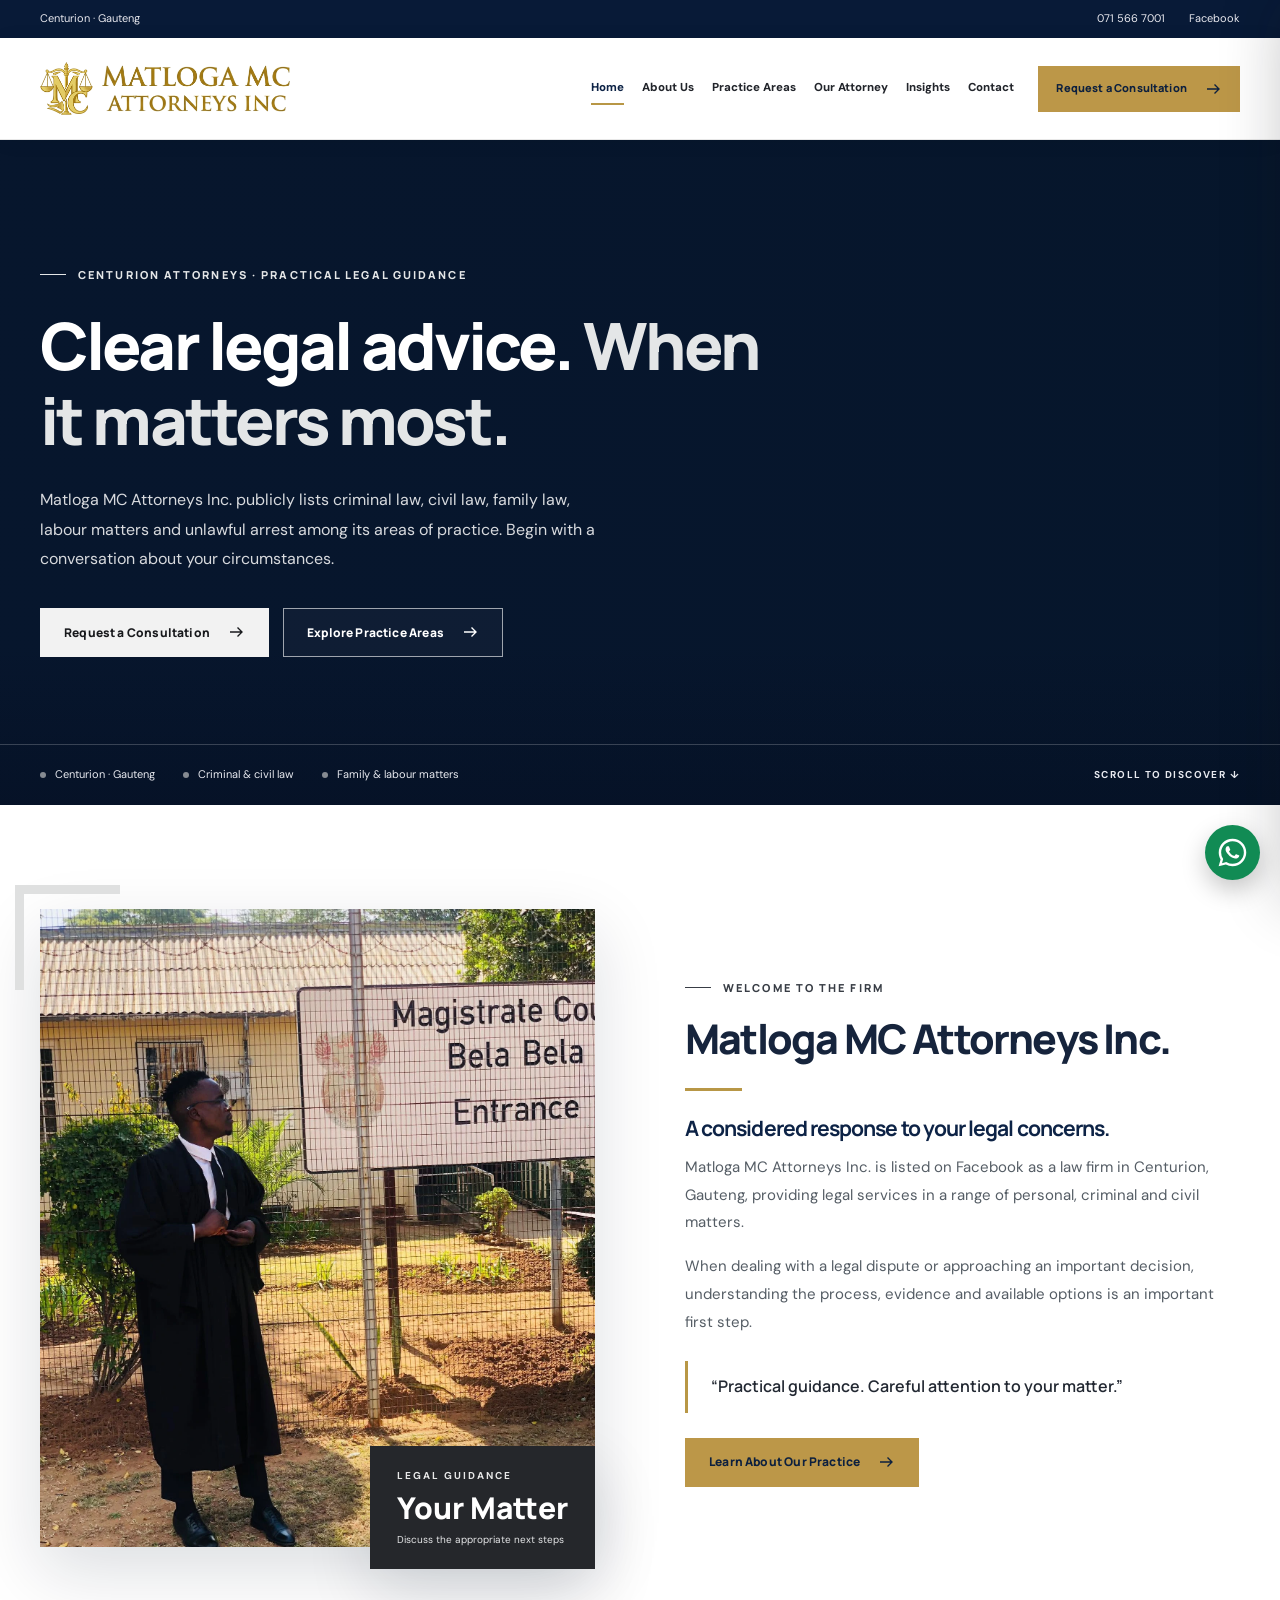
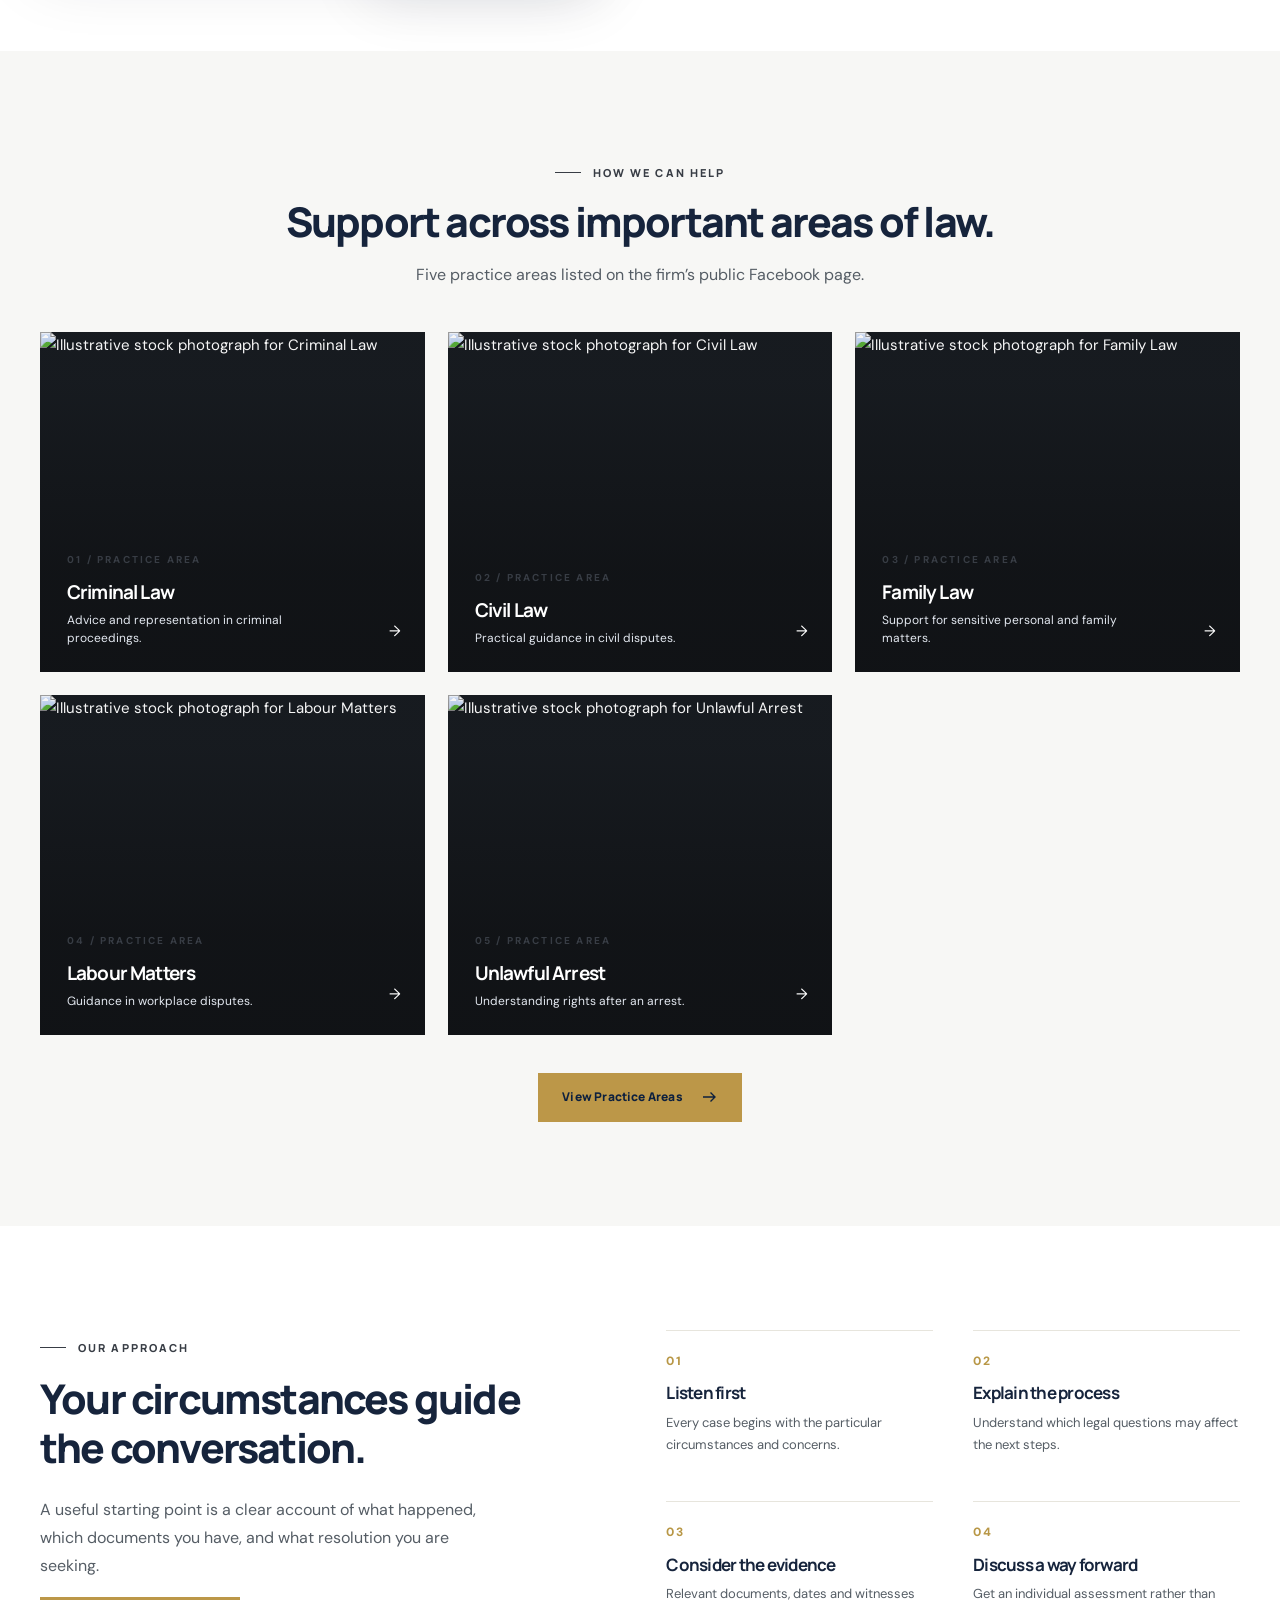
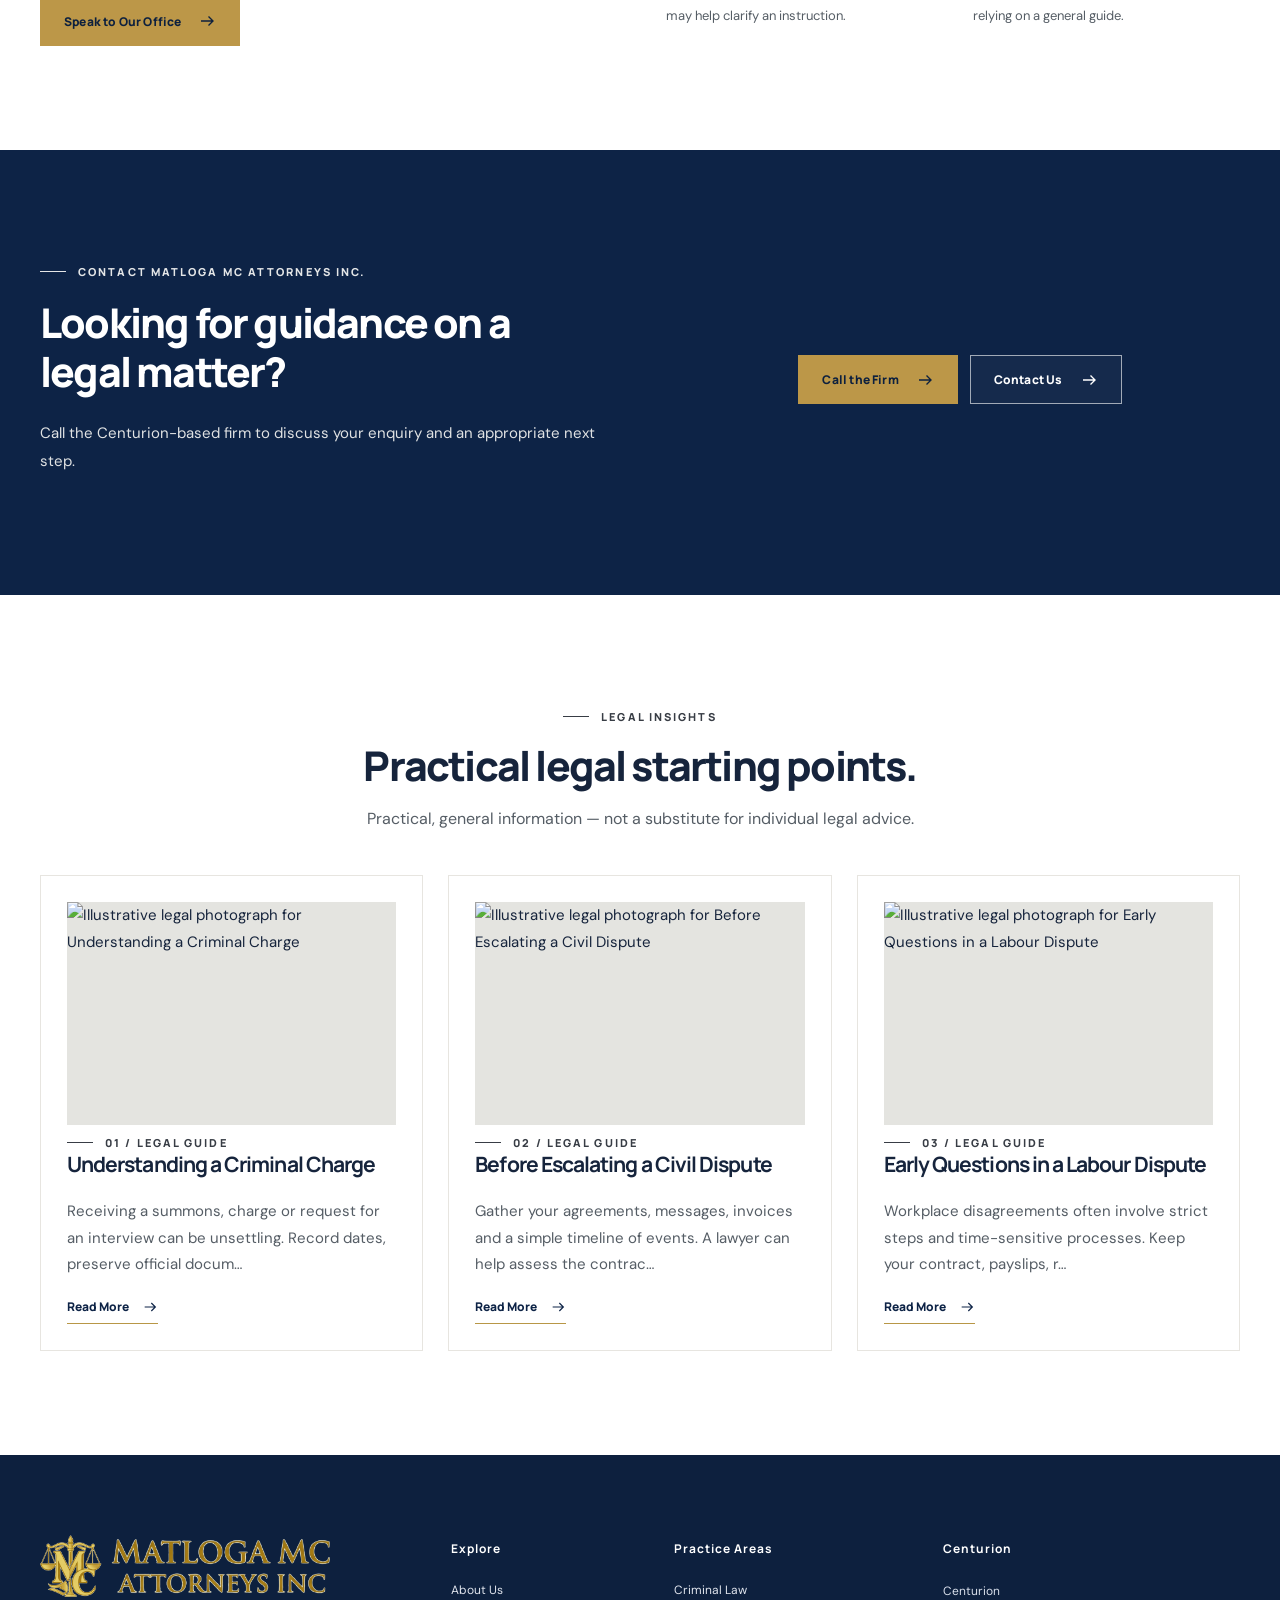
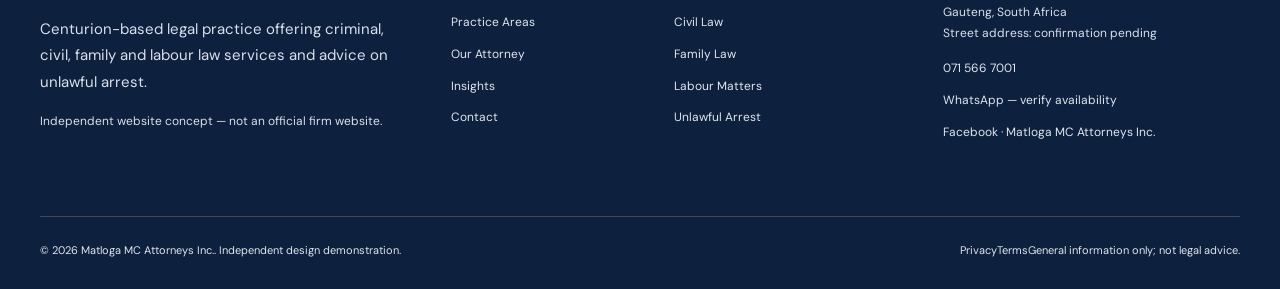
==== index.html @ a70e3c02 "Initial Matloga MC Attorneys website" ====
<!DOCTYPE html>

<html lang="en-ZA"><head><meta charset="utf-8"/><meta content="width=device-width,initial-scale=1" name="viewport"/><meta content="#0b2042" name="theme-color"/><title>Matloga MC Attorneys Inc. | Criminal, Civil &amp; Family Law | Centurion</title><meta content="Matloga MC Attorneys Inc. in Centurion, Gauteng. Criminal law, civil law, family law, labour matters and unlawful arrest. Call 071 566 7001." name="description"/><meta content="noindex,nofollow,noarchive,max-image-preview:large" name="robots"/><meta content="Matloga MC Attorneys Inc. | Criminal, Civil &amp; Family Law | Centurion" property="og:title"/><meta content="Matloga MC Attorneys Inc. in Centurion, Gauteng. Criminal law, civil law, family law, labour matters and unlawful arrest. Call 071 566 7001." property="og:description"/><meta content="website" property="og:type"/><meta content="/assets/social-preview.jpg" property="og:image"/><meta content="summary_large_image" name="twitter:card"/><link href="/assets/favicon.png" rel="icon" type="image/png"/><link href="https://images.pexels.com" rel="preconnect"/><link href="https://fonts.googleapis.com" rel="preconnect"/><link crossorigin="" href="https://fonts.gstatic.com" rel="preconnect"/><link href="/assets/site.css" rel="stylesheet"/><script defer="" src="/assets/site.js"></script><script type="application/ld+json">{"@context": "https://schema.org", "@type": "LegalService", "name": "Matloga MC Attorneys Inc.", "telephone": "+27715667001", "address": {"@type": "PostalAddress", "addressLocality": "Centurion", "addressRegion": "Gauteng", "addressCountry": "ZA"}, "areaServed": "Centurion, Gauteng, South Africa", "knowsAbout": ["Criminal Law", "Civil Law", "Family Law", "Labour Matters", "Unlawful Arrest"], "sameAs": ["https://www.facebook.com/61589848811852/"]}</script><meta content="en_ZA" property="og:locale"/><meta content="Matloga MC Attorneys Inc." property="og:site_name"/><meta content="Matloga MC Attorneys Inc. | Criminal, Civil &amp; Family Law | Centurion" name="twitter:title"/><meta content="Matloga MC Attorneys Inc. in Centurion, Gauteng. Criminal law, civil law, family law, labour matters and unlawful arrest. Call 071 566 7001." name="twitter:description"/><meta content="/assets/social-preview.jpg" name="twitter:image"/></head><body><a class="skip-link" href="#main">Skip to content</a><div class="topbar"><div class="container topbar-inner"><span class="topbar-address">Centurion · Gauteng</span><div class="topbar-links"><a href="tel:+27715667001">071 566 7001</a><a href="https://www.facebook.com/61589848811852/" rel="noopener noreferrer" target="_blank">Facebook</a></div></div></div><header class="nav-shell"><div class="container nav-inner"><a aria-label="Matloga MC Attorneys Inc. home" class="brand" href="/"><img alt="Matloga MC Attorneys Inc. logo" height="75" src="/assets/logo-header.png" width="260"/></a><nav aria-label="Main navigation" class="nav-links"><a aria-current="page" class="nav-link active" href="/">Home</a><a class="nav-link" href="/about/">About Us</a><a class="nav-link" href="/practice-areas/">Practice Areas</a><a class="nav-link" href="/our-attorney/">Our Attorney</a><a class="nav-link" href="/insights/">Insights</a><a class="nav-link" href="/contact/">Contact</a></nav><a class="btn btn-gold nav-cta" href="/contact/">Request a Consultation <svg aria-hidden="true" fill="none" height="18" stroke="currentColor" stroke-width="1.8" viewbox="0 0 24 24" width="18" xmlns="http://www.w3.org/2000/svg"><path d="M4 12h16m-6-6 6 6-6 6"></path></svg></a><button aria-controls="mobile-panel" aria-expanded="false" aria-label="Open navigation" class="menu-open" data-mobile-open="" type="button">☰</button></div></header><div class="mobile-backdrop" id="mobile-backdrop"></div><nav aria-hidden="true" aria-label="Mobile navigation" class="mobile-panel" id="mobile-panel" inert=""><div class="mobile-head"><img alt="Matloga MC Attorneys Inc. logo" height="75" src="/assets/logo-header.png" width="260"/><button aria-label="Close navigation" data-mobile-close="" type="button">×</button></div><div class="mobile-links"><a href="/">Home</a><a href="/about/">About Us</a><a href="/practice-areas/">Practice Areas</a><a href="/our-attorney/">Our Attorney</a><a href="/insights/">Insights</a><a href="/contact/">Contact</a></div><a class="btn btn-gold mobile-cta" href="/contact/">Contact the Firm <svg aria-hidden="true" fill="none" height="18" stroke="currentColor" stroke-width="1.8" viewbox="0 0 24 24" width="18" xmlns="http://www.w3.org/2000/svg"><path d="M4 12h16m-6-6 6 6-6 6"></path></svg></a></nav><main id="main"><section class="hero" style="--hero-image:url('https://images.pexels.com/photos/5668508/pexels-photo-5668508.jpeg?auto=compress&amp;cs=tinysrgb&amp;w=1900')"><div class="container hero-inner"><div class="hero-copy"><span class="eyebrow eyebrow-light">CENTURION ATTORNEYS · PRACTICAL LEGAL GUIDANCE</span><h1>Clear legal advice. <em>When it matters most.</em></h1><p>Matloga MC Attorneys Inc. publicly lists criminal law, civil law, family law, labour matters and unlawful arrest among its areas of practice. Begin with a conversation about your circumstances.</p><div class="hero-actions"><a class="btn btn-gold" href="/contact/">Request a Consultation <svg aria-hidden="true" fill="none" height="18" stroke="currentColor" stroke-width="1.8" viewbox="0 0 24 24" width="18" xmlns="http://www.w3.org/2000/svg"><path d="M4 12h16m-6-6 6 6-6 6"></path></svg></a><a class="btn btn-outline" href="/practice-areas/">Explore Practice Areas <svg aria-hidden="true" fill="none" height="18" stroke="currentColor" stroke-width="1.8" viewbox="0 0 24 24" width="18" xmlns="http://www.w3.org/2000/svg"><path d="M4 12h16m-6-6 6 6-6 6"></path></svg></a></div></div></div><div class="hero-bottom"><div class="container hero-bottom-inner"><div class="hero-notes"><span>Centurion · Gauteng</span><span>Criminal &amp; civil law</span><span>Family &amp; labour matters</span></div><span class="scroll-cue">SCROLL TO DISCOVER ↓</span></div></div></section>
<section class="section"><div class="container intro-grid"><div class="intro-picture matloga-portrait-panel"><img alt="Client-supplied portrait of the attorney in legal robes outside the Bela-Bela Magistrate Court" decoding="async" height="2048" loading="lazy" src="/assets/portrait-home.webp" width="1536"/><div class="picture-stamp"><small>LEGAL GUIDANCE</small><strong>Your Matter</strong><span>Discuss the appropriate next steps</span></div></div><div class="intro-copy"><span class="eyebrow">WELCOME TO THE FIRM</span><h2>Matloga MC Attorneys Inc.</h2><div class="accent-line"></div><h3>A considered response to your legal concerns.</h3><p>Matloga MC Attorneys Inc. is listed on Facebook as a law firm in Centurion, Gauteng, providing legal services in a range of personal, criminal and civil matters.</p><p>When dealing with a legal dispute or approaching an important decision, understanding the process, evidence and available options is an important first step.</p><blockquote>“Practical guidance. Careful attention to your matter.”</blockquote><a class="btn btn-gold" href="/about/">Learn About Our Practice <svg aria-hidden="true" fill="none" height="18" stroke="currentColor" stroke-width="1.8" viewbox="0 0 24 24" width="18" xmlns="http://www.w3.org/2000/svg"><path d="M4 12h16m-6-6 6 6-6 6"></path></svg></a></div></div></section>
<section class="section cream"><div class="container"><div class="section-heading centered"><span class="eyebrow">HOW WE CAN HELP</span><h2>Support across important areas of law.</h2><p>Five practice areas listed on the firm’s public Facebook page.</p></div><div class="practice-grid"><a class="practice-card" href="/practice-areas/#criminal"><img alt="Illustrative stock photograph for Criminal Law" decoding="async" height="800" loading="lazy" src="https://images.pexels.com/photos/7875843/pexels-photo-7875843.jpeg?auto=compress&amp;cs=tinysrgb&amp;w=1200" width="1200"/><div class="practice-shade"></div><div class="practice-card-text"><span class="card-number">01 / PRACTICE AREA</span><h3>Criminal Law</h3><p>Advice and representation in criminal proceedings.</p></div><span aria-hidden="true" class="card-arrow">→</span></a><a class="practice-card" href="/practice-areas/#civil"><img alt="Illustrative stock photograph for Civil Law" decoding="async" height="800" loading="lazy" src="https://images.pexels.com/photos/6077355/pexels-photo-6077355.jpeg?auto=compress&amp;cs=tinysrgb&amp;w=1200" width="1200"/><div class="practice-shade"></div><div class="practice-card-text"><span class="card-number">02 / PRACTICE AREA</span><h3>Civil Law</h3><p>Practical guidance in civil disputes.</p></div><span aria-hidden="true" class="card-arrow">→</span></a><a class="practice-card" href="/practice-areas/#family"><img alt="Illustrative stock photograph for Family Law" decoding="async" height="800" loading="lazy" src="https://images.pexels.com/photos/6077859/pexels-photo-6077859.jpeg?auto=compress&amp;cs=tinysrgb&amp;w=1200" width="1200"/><div class="practice-shade"></div><div class="practice-card-text"><span class="card-number">03 / PRACTICE AREA</span><h3>Family Law</h3><p>Support for sensitive personal and family matters.</p></div><span aria-hidden="true" class="card-arrow">→</span></a><a class="practice-card" href="/practice-areas/#labour"><img alt="Illustrative stock photograph for Labour Matters" decoding="async" height="800" loading="lazy" src="https://images.pexels.com/photos/8276198/pexels-photo-8276198.jpeg?auto=compress&amp;cs=tinysrgb&amp;w=1200" width="1200"/><div class="practice-shade"></div><div class="practice-card-text"><span class="card-number">04 / PRACTICE AREA</span><h3>Labour Matters</h3><p>Guidance in workplace disputes.</p></div><span aria-hidden="true" class="card-arrow">→</span></a><a class="practice-card" href="/practice-areas/#arrest"><img alt="Illustrative stock photograph for Unlawful Arrest" decoding="async" height="800" loading="lazy" src="https://images.pexels.com/photos/7841489/pexels-photo-7841489.jpeg?auto=compress&amp;cs=tinysrgb&amp;w=1200" width="1200"/><div class="practice-shade"></div><div class="practice-card-text"><span class="card-number">05 / PRACTICE AREA</span><h3>Unlawful Arrest</h3><p>Understanding rights after an arrest.</p></div><span aria-hidden="true" class="card-arrow">→</span></a></div><div class="section-action centered"><a class="btn btn-gold" href="/practice-areas/">View Practice Areas <svg aria-hidden="true" fill="none" height="18" stroke="currentColor" stroke-width="1.8" viewbox="0 0 24 24" width="18" xmlns="http://www.w3.org/2000/svg"><path d="M4 12h16m-6-6 6 6-6 6"></path></svg></a></div></div></section>
<section class="section purpose-section"><div class="container purpose-grid"><div><span class="eyebrow">OUR APPROACH</span><h2>Your circumstances guide the conversation.</h2><p>A useful starting point is a clear account of what happened, which documents you have, and what resolution you are seeking.</p><a class="btn btn-gold" href="/contact/">Speak to Our Office <svg aria-hidden="true" fill="none" height="18" stroke="currentColor" stroke-width="1.8" viewbox="0 0 24 24" width="18" xmlns="http://www.w3.org/2000/svg"><path d="M4 12h16m-6-6 6 6-6 6"></path></svg></a></div><div class="value-grid"><div><span>01</span><h3>Listen first</h3><p>Every case begins with the particular circumstances and concerns.</p></div><div><span>02</span><h3>Explain the process</h3><p>Understand which legal questions may affect the next steps.</p></div><div><span>03</span><h3>Consider the evidence</h3><p>Relevant documents, dates and witnesses may help clarify an instruction.</p></div><div><span>04</span><h3>Discuss a way forward</h3><p>Get an individual assessment rather than relying on a general guide.</p></div></div></div></section>
<section class="section section-navy"><div class="container two-column"><div><span class="eyebrow eyebrow-light">CONTACT MATLOGA MC ATTORNEYS INC.</span><h2>Looking for guidance on a legal matter?</h2><p style="color:#e0e2e3">Call the Centurion-based firm to discuss your enquiry and an appropriate next step.</p></div><div class="centered"><a class="btn btn-gold" href="tel:+27715667001">Call the Firm <svg aria-hidden="true" fill="none" height="18" stroke="currentColor" stroke-width="1.8" viewbox="0 0 24 24" width="18" xmlns="http://www.w3.org/2000/svg"><path d="M4 12h16m-6-6 6 6-6 6"></path></svg></a>   <a class="btn btn-outline" href="/contact/">Contact Us <svg aria-hidden="true" fill="none" height="18" stroke="currentColor" stroke-width="1.8" viewbox="0 0 24 24" width="18" xmlns="http://www.w3.org/2000/svg"><path d="M4 12h16m-6-6 6 6-6 6"></path></svg></a></div></div></section>
<section class="section"><div class="container"><div class="section-heading centered"><span class="eyebrow">LEGAL INSIGHTS</span><h2>Practical legal starting points.</h2><p>Practical, general information — not a substitute for individual legal advice.</p></div><div class="insight-grid"><article class="insight-card"><a class="insight-image" href="/insights/#criminal-process"><img alt="Illustrative legal photograph for Understanding a Criminal Charge" decoding="async" height="800" loading="lazy" src="https://images.pexels.com/photos/8731032/pexels-photo-8731032.jpeg?auto=compress&amp;cs=tinysrgb&amp;w=1200" width="1200"/></a><span class="eyebrow">01 / LEGAL GUIDE</span><h3>Understanding a Criminal Charge</h3><p>Receiving a summons, charge or request for an interview can be unsettling. Record dates, preserve official docum…</p><a class="text-link" href="/insights/#criminal-process">Read More <svg aria-hidden="true" fill="none" height="18" stroke="currentColor" stroke-width="1.8" viewbox="0 0 24 24" width="18" xmlns="http://www.w3.org/2000/svg"><path d="M4 12h16m-6-6 6 6-6 6"></path></svg></a></article><article class="insight-card"><a class="insight-image" href="/insights/#civil-dispute"><img alt="Illustrative legal photograph for Before Escalating a Civil Dispute" decoding="async" height="800" loading="lazy" src="https://images.pexels.com/photos/7841810/pexels-photo-7841810.jpeg?auto=compress&amp;cs=tinysrgb&amp;w=1200" width="1200"/></a><span class="eyebrow">02 / LEGAL GUIDE</span><h3>Before Escalating a Civil Dispute</h3><p>Gather your agreements, messages, invoices and a simple timeline of events. A lawyer can help assess the contrac…</p><a class="text-link" href="/insights/#civil-dispute">Read More <svg aria-hidden="true" fill="none" height="18" stroke="currentColor" stroke-width="1.8" viewbox="0 0 24 24" width="18" xmlns="http://www.w3.org/2000/svg"><path d="M4 12h16m-6-6 6 6-6 6"></path></svg></a></article><article class="insight-card"><a class="insight-image" href="/insights/#labour-questions"><img alt="Illustrative legal photograph for Early Questions in a Labour Dispute" decoding="async" height="800" loading="lazy" src="https://images.pexels.com/photos/4427629/pexels-photo-4427629.jpeg?auto=compress&amp;cs=tinysrgb&amp;w=1200" width="1200"/></a><span class="eyebrow">03 / LEGAL GUIDE</span><h3>Early Questions in a Labour Dispute</h3><p>Workplace disagreements often involve strict steps and time-sensitive processes. Keep your contract, payslips, r…</p><a class="text-link" href="/insights/#labour-questions">Read More <svg aria-hidden="true" fill="none" height="18" stroke="currentColor" stroke-width="1.8" viewbox="0 0 24 24" width="18" xmlns="http://www.w3.org/2000/svg"><path d="M4 12h16m-6-6 6 6-6 6"></path></svg></a></article></div></div></section></main><footer class="site-footer"><div class="container"><div class="footer-grid"><div><a aria-label="Matloga MC Attorneys Inc. home" class="footer-logo" href="/"><img alt="Matloga MC Attorneys Inc. logo on transparent background" height="88" loading="eager" src="/assets/logo-footer-transparent.png" width="300"/></a><p>Centurion-based legal practice offering criminal, civil, family and labour law services and advice on unlawful arrest.</p><p class="demo-note">Independent website concept — not an official firm website.</p></div><div><h3>Explore</h3><div class="footer-links"><a href="/about/">About Us</a><a href="/practice-areas/">Practice Areas</a><a href="/our-attorney/">Our Attorney</a><a href="/insights/">Insights</a><a href="/contact/">Contact</a></div></div><div><h3>Practice Areas</h3><div class="footer-links"><a href="/practice-areas/#criminal">Criminal Law</a><a href="/practice-areas/#civil">Civil Law</a><a href="/practice-areas/#family">Family Law</a><a href="/practice-areas/#labour">Labour Matters</a><a href="/practice-areas/#arrest">Unlawful Arrest</a></div></div><div class="footer-location"><h3>Centurion</h3><address>Centurion<br/>Gauteng, South Africa<br/>Street address: confirmation pending</address><div class="footer-links" style="margin-top:15px"><a href="tel:+27715667001">071 566 7001</a><a href="https://wa.me/27715667001" rel="noopener noreferrer" target="_blank">WhatsApp — verify availability</a><a href="https://www.facebook.com/61589848811852/" rel="noopener noreferrer" target="_blank">Facebook · Matloga MC Attorneys Inc.</a></div></div></div><div class="footer-bottom"><span>© 2026 Matloga MC Attorneys Inc.. Independent design demonstration.</span><span class="footer-legal"><a href="/privacy/">Privacy</a><a href="/terms/">Terms</a><span>General information only; not legal advice.</span></span></div></div></footer><a aria-label="Open WhatsApp enquiry to the published contact number (WhatsApp availability unverified)" class="floating-whatsapp" href="https://wa.me/27715667001?text=Hello%20Matloga%20MC%20Attorneys%20Inc.%2C%20I%20would%20like%20to%20enquire%20about%20legal%20services." rel="noopener noreferrer" target="_blank" title="Open WhatsApp enquiry — number not independently confirmed on WhatsApp"><svg aria-hidden="true" viewbox="0 0 32 32" xmlns="http://www.w3.org/2000/svg"><path d="M16 .8C7.61.8.8 7.59.8 15.98c0 2.69.7 5.31 2.03 7.62L.7 31.3l7.91-2.08a15.15 15.15 0 0 0 7.37 1.88h.01c8.38 0 15.2-6.82 15.2-15.2 0-4.06-1.58-7.88-4.46-10.76A15.07 15.07 0 0 0 16 .8Zm0 27.73a12.54 12.54 0 0 1-6.39-1.75l-.46-.27-4.7 1.23 1.25-4.58-.3-.47a12.5 12.5 0 0 1-1.93-6.7C3.47 9.08 9.08 3.47 16 3.47a12.45 12.45 0 0 1 8.87 3.68 12.48 12.48 0 0 1 3.67 8.86c0 6.91-5.62 12.52-12.54 12.52Zm6.88-9.38c-.38-.19-2.23-1.1-2.58-1.23-.34-.13-.59-.19-.84.19s-.96 1.23-1.18 1.49-.44.29-.82.1a10.32 10.32 0 0 1-3.04-1.88 11.39 11.39 0 0 1-2.1-2.61c-.22-.38-.02-.58.16-.77.17-.17.38-.44.57-.66s.25-.38.38-.63.06-.47-.03-.66c-.1-.19-.85-2.04-1.16-2.8-.3-.74-.61-.64-.84-.65l-.71-.01c-.25 0-.66.1-1.01.47-.34.38-1.32 1.29-1.32 3.13s1.35 3.62 1.53 3.87a14.37 14.37 0 0 0 5.51 4.89c1.03.45 1.84.72 2.48.93 1.04.33 1.98.29 2.72.18.83-.13 2.23-.91 2.55-1.79.31-.88.31-1.64.22-1.8-.09-.16-.34-.25-.72-.44Z" fill="currentColor"></path></svg><span aria-hidden="true" class="whatsapp-tooltip">WhatsApp Us</span></a><button aria-label="Back to top" class="scroll-top" title="Back to top" type="button">↑</button></body></html>
---- assets/site.css ----
@import url('https://fonts.googleapis.com/css2?family=DM+Sans:wght@400;500;600;700&family=Manrope:wght@400;500;600;700;800&display=swap');
:root{--navy:#181b20;--navy-deep:#101216;--navy-soft:#30343c;--gold:#505863;--gold-light:#e2e5e8;--red:#25282d;--ink:#171b21;--body:#58616d;--line:#e7e9ec;--cream:#f5f6f7;--white:#fff;--shadow:0 24px 65px rgba(10,13,18,.14)}
*,*::before,*::after{box-sizing:border-box}html{scroll-behavior:smooth;scroll-padding-top:110px}body{margin:0;background:#fff;color:var(--ink);font:400 15px/1.78 'DM Sans',Arial,sans-serif;-webkit-font-smoothing:antialiased}body.nav-open{overflow:hidden}img{max-width:100%;display:block}button,input,textarea,select{font:inherit}button{cursor:pointer}a{color:inherit;text-decoration:none}::selection{background:#e0e3e6;color:#1a1c20}:focus-visible{outline:3px solid #525862;outline-offset:4px}.container{width:min(100% - 72px,1200px);margin-inline:auto}.skip-link{position:absolute;top:-100px;left:10px;z-index:1000;color:#fff;background:var(--navy);padding:9px 17px}.skip-link:focus{top:8px}h1,h2,h3,h4,p{margin-top:0}h1,h2,h3{font-family:Manrope,Arial,sans-serif;letter-spacing:-.044em;line-height:1.2}h1{font-size:clamp(44px,5.1vw,74px);font-weight:800}h2{font-size:clamp(30px,3.2vw,48px);font-weight:800}h3{font-size:clamp(17px,1.65vw,23px)}p{color:var(--body)}.centered{text-align:center}.section{padding:104px 0}.cream{background:var(--cream)}.section-heading{margin-bottom:42px;max-width:770px}.section-heading.centered{margin-inline:auto}.section-heading h2{margin:15px 0 15px}.section-heading p{margin:0;font-size:16px;line-height:1.78}.eyebrow{display:inline-flex;align-items:center;gap:12px;color:var(--gold);font-size:11px;font-family:Manrope,Arial,sans-serif;font-weight:800;letter-spacing:2.1px;text-transform:uppercase;line-height:1.55}.eyebrow::before{content:"";width:26px;flex:0 0 26px;height:1px;background:currentColor}.eyebrow-light{color:var(--gold-light)}.accent-line{width:57px;height:3px;background:var(--gold);margin:24px 0}.btn{display:inline-flex;align-items:center;justify-content:center;gap:17px;padding:14px 23px;min-height:49px;font-size:12px;font-weight:800;letter-spacing:.015em;font-family:Manrope,Arial,sans-serif;line-height:1.3;text-align:center;border:1px solid transparent;transition:background .2s,transform .2s,border-color .2s;white-space:normal}.btn:hover{transform:translateY(-2px)}.btn svg{flex:none}.btn-gold{background:#20252c;border-color:#20252c;color:#fff}.btn-gold:hover{background:#171b20;border-color:#171b20;color:#fff}.btn-navy{color:#fff;background:var(--navy);border-color:var(--navy)}.btn-navy:hover{background:#343943}.btn-outline{border-color:#fff9;color:#fff;background:#ffffff08}.btn-outline:hover{background:#ffffff1d}.text-link{display:inline-flex;align-items:center;gap:13px;color:#22252b;font-size:12px;font-weight:800;font-family:Manrope,Arial,sans-serif;border-bottom:1px solid var(--gold);padding-bottom:6px}.text-link:hover{color:#20252c}.text-link svg{width:16px}.section-action{margin-top:38px}
/* Reference site navigation: restrained utility bar, white main navigation */
.topbar{background:#101215;color:#e0e2ea;font-size:11px}.topbar-inner{min-height:38px;display:flex;justify-content:space-between;align-items:center;gap:18px}.topbar-address,.topbar-links,.topbar-links a{display:inline-flex;align-items:center;gap:7px}.topbar svg{height:15px;width:15px;color:#c8ccd1}.topbar-links{gap:24px}.topbar-links a:hover{color:#c8ccd1}.nav-shell{position:sticky;top:0;background:#fff;z-index:80;box-shadow:0 2px 20px #181b200e}.nav-inner{min-height:101px;display:flex;align-items:center;gap:24px}.brand{display:flex;align-items:center;flex:0 0 260px;width:260px}.brand img{width:260px;height:auto;max-height:80px;object-fit:contain}.nav-links{display:flex;gap:18px;margin-left:auto;align-items:center}.nav-link{font-size:11.5px;font-weight:800;color:#22252b;white-space:nowrap;position:relative;padding:12px 0}.nav-link::after{content:"";position:absolute;bottom:6px;left:0;right:100%;height:2px;background:var(--gold);transition:right .2s}.nav-link.active::after,.nav-link:hover::after{right:0}.nav-link.active{color:#20252c}.nav-cta{padding:13px 17px;min-height:44px;white-space:nowrap;font-size:11px}.menu-open{display:none;background:transparent;border:1px solid #e3e3e3;color:var(--navy);width:44px;height:44px;align-items:center;justify-content:center;margin-left:auto}.mobile-backdrop{position:fixed;inset:0;background:#101215b3;z-index:85;visibility:hidden;opacity:0;transition:opacity .2s,visibility .2s}.mobile-backdrop.visible{opacity:1;visibility:visible}.mobile-panel{position:fixed;right:0;top:0;bottom:0;z-index:90;display:block;width:min(89vw,380px);padding:24px;background:white;overflow-y:auto;transform:translateX(105%);box-shadow:-15px 0 60px #1012153d;transition:transform .23s}.mobile-panel.open{transform:translateX(0)}.mobile-head{display:flex;align-items:center;justify-content:space-between;gap:12px;padding-bottom:25px;border-bottom:1px solid var(--line)}.mobile-head img{width:175px;height:auto}.mobile-head button{background:#eff0f2;border:0;color:var(--navy);font-size:26px;line-height:1;width:39px;height:39px}.mobile-links{display:flex;flex-direction:column;margin:14px 0 27px}.mobile-links a{padding:13px 3px;border-bottom:1px solid #efeee9;font-size:14px;font-weight:700}.mobile-cta{width:100%}
/* Full-bleed image, overlaid text: matches original Were reference hero */
.hero{min-height:665px;background:#111318;color:#fff;position:relative;isolation:isolate;display:flex;align-items:center;overflow:hidden}.hero::before{content:"";position:absolute;z-index:-2;inset:0;background-image:linear-gradient(90deg,rgba(5,14,32,.98) 0%,rgba(6,16,36,.94) 31%,rgba(7,19,41,.79) 57%,rgba(5,14,31,.15) 100%),var(--hero-image);background-position:center;background-size:cover}.hero::after{content:"";position:absolute;z-index:-1;inset:0;background:linear-gradient(0deg,rgba(4,12,30,.39),transparent 24%)}.hero-inner{width:min(100% - 72px,1200px);padding:88px 0 119px}.hero-copy{max-width:725px}.hero h1{color:#fff;margin:24px 0 27px;line-height:1.15}.hero h1 em{color:var(--gold-light);font-style:normal}.hero-copy p{color:#d8dade;max-width:570px;font-size:16px;line-height:1.85}.hero-actions{display:flex;gap:14px;flex-wrap:wrap;margin-top:34px}.hero-bottom{position:absolute;left:0;right:0;bottom:0;color:#e8eaf0;border-top:1px solid #fff3}.hero-bottom-inner{min-height:60px;display:flex;align-items:center;justify-content:space-between;gap:20px}.hero-notes{display:flex;align-items:center;gap:28px;font-size:11px}.hero-notes span{display:flex;align-items:center;gap:9px}.hero-notes span::before{content:"";height:6px;width:6px;background:var(--gold-light);border-radius:50%}.scroll-cue{font-weight:700;letter-spacing:1.4px;font-size:10px;white-space:nowrap}
/* Reference intro portrait treatment */
.intro-grid{display:grid;grid-template-columns:minmax(0,1fr) minmax(0,1fr);gap:90px;align-items:center}.intro-picture{position:relative;min-width:0}.intro-picture>img{width:100%;height:auto;aspect-ratio:1/1;object-fit:cover;object-position:center 18%;box-shadow:var(--shadow)}.intro-picture::before{content:"";position:absolute;border-top:9px solid #e9ebed;border-left:9px solid #e9ebed;left:-25px;top:-24px;height:105px;width:105px;pointer-events:none;z-index:1}.picture-stamp{position:absolute;right:-22px;bottom:-22px;background:var(--navy);padding:23px 27px;color:white;box-shadow:var(--shadow);display:flex;flex-direction:column;line-height:1.3;min-width:164px}.picture-stamp small{font-size:10px;color:var(--gold-light);letter-spacing:2px;font-weight:700}.picture-stamp strong{font:800 30px Manrope,Arial,sans-serif;margin:5px 0}.picture-stamp span{font-size:10px;color:#e5e6e7}.intro-copy h2{margin:18px 0 0}.intro-copy h3{color:var(--navy);margin-bottom:14px}.intro-copy p{line-height:1.85;margin-bottom:16px}.intro-copy blockquote{font:600 16px/1.7 Manrope,Arial,sans-serif;border-left:3px solid var(--gold);padding:12px 0 12px 23px;margin:25px 0;color:#222832}
/* Image-led practice cards: no image stretching */
.practice-grid{display:grid;grid-template-columns:repeat(3,minmax(0,1fr));gap:23px}.practice-card{height:340px;min-width:0;overflow:hidden;position:relative;background:#23262b;display:block;color:#fff}.practice-card>img{position:absolute;inset:0;width:100%;height:100%;object-fit:cover;object-position:center;transition:transform .35s ease}.practice-card:hover>img{transform:scale(1.055)}.practice-shade{position:absolute;inset:0;background:linear-gradient(180deg,#1012150a 15%,#101215d5 70%,#101215ee 100%)}.practice-card-text{position:absolute;bottom:0;left:0;right:0;padding:27px 27px 25px}.card-number{font-size:10px;letter-spacing:2.2px;color:var(--gold-light);font-weight:700}.practice-card h3{font-size:19px;color:white;margin:9px 0 7px}.practice-card p{font-size:12px;line-height:1.5;color:#e3e8f0;max-width:285px;margin-bottom:0}.card-arrow{position:absolute;bottom:27px;right:24px}.card-arrow svg{width:19px;height:19px;color:#c8ccd1}
.purpose-grid{display:grid;grid-template-columns:1fr 1.08fr;gap:95px;align-items:start}.purpose-grid h2{margin:18px 0 23px}.purpose-grid>div>p{font-size:16px;max-width:440px}.value-grid{display:grid;grid-template-columns:1fr 1fr;gap:32px 40px}.value-grid>div{border-top:1px solid var(--line);padding-top:16px}.value-grid span,.three-values span{font-size:12px;color:var(--gold);font-weight:800;letter-spacing:2px}.value-grid h3{margin:10px 0 8px;font-size:17px}.value-grid p{font-size:13px;line-height:1.7}.two-column{display:grid;grid-template-columns:minmax(0,1fr) minmax(0,1fr);gap:80px;align-items:center}.two-column>div{min-width:0}.two-column h2{margin:17px 0 23px}.two-column p{font-size:15px;line-height:1.9}.two-column .btn{margin-top:15px}.section-navy{background:var(--navy);color:#fff}.section-navy h2{color:#fff}.section-navy p{color:#d4dce9}.decorative-photo,.picture-frame{width:100%;overflow:hidden}.decorative-photo img{width:100%;height:auto;aspect-ratio:6/4;object-fit:cover}.picture-frame img{width:100%;height:auto;aspect-ratio:1.19/1;object-fit:cover}.insight-grid{display:grid;grid-template-columns:repeat(3,minmax(0,1fr));gap:25px}.insight-card{min-width:0;border:1px solid #e7e5e0;background:white;padding:26px}.insight-image{display:block;overflow:hidden;background:#e4e4e0}.insight-image img{width:100%;height:auto;aspect-ratio:4/3;object-fit:cover;object-position:center;transition:transform .3s}.insight-image:hover img{transform:scale(1.04)}.insight-copy{padding-top:17px}.overline{font-family:Manrope,Arial,sans-serif;font-size:10px;letter-spacing:1.8px;color:#20252c;font-weight:800}.insight-copy h3{font-size:20px;margin:23px 0 12px;line-height:1.35}.insight-copy h3 a:hover{color:#171b20}.insight-copy p{font-size:13px;line-height:1.8;min-height:53px}.insight-copy .text-link{margin-top:9px}
/* Inner pages */
.page-hero{background:radial-gradient(circle at 83% 32%,#31353b 0%,transparent 42%),linear-gradient(120deg,#181b20,#222830);color:white;padding:100px 0 95px}.page-hero h1{max-width:830px;font-size:clamp(40px,4.6vw,64px);margin:25px 0 22px}.page-hero p{color:#cdd5e3;max-width:630px;font-size:16px}.three-values{display:grid;grid-template-columns:repeat(3,minmax(0,1fr));gap:24px}.three-values article{background:#fff;padding:32px;min-width:0;border:1px solid var(--line)}.three-values h3{margin:15px 0 10px}.three-values p{font-size:13px}.reverse{direction:rtl}.reverse>*{direction:ltr}.jump-chips{display:flex;gap:12px;flex-wrap:wrap;justify-content:center;margin-top:35px}.jump-chips a{border:1px solid #DED6DA;color:#242b34;font-size:12px;font-weight:700;padding:8px 13px}.jump-chips a:hover{background:var(--navy);color:white}.practice-detail{padding:85px 0;scroll-margin-top:115px}.detail-grid{display:grid;grid-template-columns:minmax(0,1fr) minmax(0,1fr);align-items:center;gap:80px}.detail-grid.reverse{direction:rtl}.detail-grid.reverse>*{direction:ltr}.detail-photo img{width:100%;height:auto;aspect-ratio:5/4;object-fit:cover;object-position:center}.detail-copy h2{margin:16px 0 15px}.detail-copy h3{font-size:18px;font-weight:700;letter-spacing:-.018em;margin-bottom:16px;color:#343b44}.detail-copy>p{line-height:1.8}.detail-topics{font-size:12px;font-weight:700;color:#3a3c40;border-left:3px solid var(--gold);padding-left:17px;margin:25px 0!important}.profile-layout{display:grid;grid-template-columns:.9fr 1.1fr;gap:88px;align-items:center}.profile-photo{position:relative}.profile-photo>img{width:100%;height:auto;aspect-ratio:1/1;object-fit:cover;box-shadow:var(--shadow)}.profile-body h2{margin:18px 0 6px}.profile-role{font-weight:800;font-size:11px;letter-spacing:1.4px;color:#20252c}.profile-body p{line-height:1.85}.team-grid{display:grid;grid-template-columns:repeat(3,minmax(0,1fr));gap:24px}.team-grid article{text-align:center;background:#fff;border:1px solid var(--line);padding:35px 22px}.initials{margin:0 auto 19px;border-radius:50%;width:79px;height:79px;background:#e4edf8;color:#20262f;display:grid;place-items:center;font:800 24px Manrope,Arial,sans-serif}.team-grid article:nth-child(2) .initials{background:#F9E5EA;color:#20252c}.team-grid article:nth-child(3) .initials{background:#f6e1e5;color:#2f3237}.team-grid h3{margin:0;font-size:18px}.team-grid span{font-size:11px;text-transform:uppercase;letter-spacing:1.4px;color:#50535a}.guide-article{padding:42px 46px;background:#fff;margin:0 auto 25px;scroll-margin-top:120px;max-width:900px}.guide-article h2{font-size:30px;margin:13px 0 24px}.guide-article p{line-height:1.9}.contact-grid{display:grid;grid-template-columns:.85fr 1.15fr;gap:75px;align-items:start}.contact-copy h2{margin:17px 0 19px}.contact-copy p{margin-bottom:30px}.contact-line{display:flex;gap:16px;border-top:1px solid var(--line);padding:18px 0;align-items:flex-start}.contact-line>svg{color:#20252c;flex:none;margin-top:5px}.contact-line>div{display:flex;flex-direction:column;gap:4px;min-width:0}.contact-line strong{font-size:12px;text-transform:uppercase;letter-spacing:.8px}.contact-line a,.contact-line span{font-size:14px;overflow-wrap:anywhere}.contact-line a:hover{color:#20252c}.contact-form-shell{background:var(--cream);border:1px solid #dfe9e5;padding:35px}.contact-form-shell h3{font-size:26px;margin-bottom:6px}.contact-form-shell>p{font-size:13px}.contact-form-shell form{margin-top:22px}.contact-form-shell label{display:flex;flex-direction:column;font-size:12px;font-weight:700;gap:6px;margin-bottom:16px}.contact-form-shell input,.contact-form-shell select,.contact-form-shell textarea{border:1px solid #dcdedb;background:white;min-width:0;width:100%;padding:12px 13px;outline:none;border-radius:0;color:var(--ink)}.contact-form-shell textarea{resize:vertical}.contact-form-shell input:focus,.contact-form-shell textarea:focus,.contact-form-shell select:focus{border-color:var(--gold);box-shadow:0 0 0 2px #20252c22}.form-grid{display:grid;grid-template-columns:repeat(2,minmax(0,1fr));gap:15px}.honeypot{position:absolute;width:1px;height:1px;overflow:hidden;opacity:0;pointer-events:none}.contact-form-shell #form-status{font-size:12px;margin-top:14px;color:#555b65}.office-grid{display:grid;grid-template-columns:repeat(2,minmax(0,1fr));gap:25px}.office-card{background:#fff;border:1px solid var(--line);padding:36px;min-width:0}.office-card h3{margin:17px 0}.office-card p{display:flex;align-items:flex-start;gap:10px;font-size:14px;min-height:75px}.office-card p svg{flex:0 0 18px;margin-top:4px}.legal-copy{max-width:850px}.legal-copy h2{margin-bottom:28px}.legal-copy h3{margin-top:30px}.legal-copy a{color:#20252c;text-decoration:underline}
/* Footer and the lone circular floating contact control */
.closing{background:#101216;color:white;padding:65px 0}.closing-inner{display:flex;gap:30px;align-items:center;justify-content:space-between}.closing h2{font-size:clamp(28px,3vw,40px);margin:15px 0 10px;color:white}.closing p{color:#ccd4e3;margin:0}.closing .btn{flex:none}.site-footer{background:#222a31;color:#d1d7e1;padding:80px 0 0}.footer-grid{display:grid;grid-template-columns:1.4fr .67fr .85fr 1.15fr;gap:50px;padding-bottom:72px}.footer-logo{max-width:300px;display:block;margin-bottom:19px;background:transparent!important;border:none!important;padding:0!important}.footer-logo img{width:100%;height:auto;object-fit:contain;background:transparent}.footer-about p{font-size:13px;color:#b5bdcc;max-width:280px}.site-footer h3{font:700 12px Manrope,Arial,sans-serif;letter-spacing:1px;color:white;margin:5px 0 24px}.footer-links{display:flex;flex-direction:column;gap:12px}.footer-links a{color:#b8c0d0;font-size:12px;line-height:1.65}.footer-links a:hover,.footer-bottom a:hover{color:var(--gold-light)}.site-footer address{font-style:normal;font-size:12px;color:#b8c0d0;line-height:1.75}.site-footer address strong{color:#fff}.footer-contact{margin-top:20px}.footer-bottom{padding:24px 0 28px;display:flex;justify-content:space-between;align-items:center;gap:20px;border-top:1px solid #ffffff27;color:#929bab;font-size:11px}.footer-bottom>div{display:flex;align-items:center;gap:17px;flex-wrap:wrap}.floating-contact{position:fixed;right:23px;bottom:23px;z-index:60;display:grid;place-items:center;background:#118b54;color:#fff;border-radius:50%;width:50px;height:50px;box-shadow:0 10px 25px #0003;transition:transform .2s}.floating-contact:hover{transform:translateY(-4px)}.floating-contact svg{width:26px;height:26px}.whatsapp-tooltip{position:absolute;right:69px;white-space:nowrap;border-radius:5px;background:#232a31;color:white;padding:8px 10px;font-size:11px;font-weight:700;opacity:0;visibility:hidden;transition:opacity .2s;pointer-events:none}.floating-contact:hover .whatsapp-tooltip,.floating-contact:focus-visible .whatsapp-tooltip{opacity:1;visibility:visible}.scroll-top{position:fixed;right:27px;bottom:84px;z-index:55;border:1px solid #ECE3E6;background:#fff;color:var(--navy);width:40px;height:40px;display:none;place-items:center;box-shadow:0 6px 25px #0002}.scroll-top.show{display:grid}
@media(max-width:1200px){.nav-inner{gap:15px}.brand,.brand img{width:220px;flex-basis:220px}.nav-links{gap:13px}.nav-cta{padding:12px}.intro-grid{gap:55px}.footer-grid{gap:29px}}
@media(max-width:1050px){.nav-links,.nav-cta{display:none}.menu-open{display:flex}.nav-inner{min-height:76px}.brand,.brand img{width:228px;flex-basis:228px}.footer-grid{grid-template-columns:1.2fr 1fr 1fr;gap:35px}.footer-grid>div:last-child{grid-column:1/-1;display:grid;grid-template-columns:1fr 1fr;gap:15px}.footer-grid>div:last-child h3{grid-column:1/-1;margin-bottom:0}.footer-contact{margin:0}.intro-grid,.two-column,.detail-grid{gap:45px}.contact-grid{gap:35px}}
@media(max-width:850px){.container{width:min(100% - 46px,1200px)}.section{padding:78px 0}.hero-inner{width:min(100% - 46px,1200px);padding:84px 0 105px}.hero{min-height:610px}.hero-bottom-inner{min-height:65px}.scroll-cue{display:none}.hero-notes{flex-wrap:wrap;gap:6px 20px}.intro-grid,.two-column,.purpose-grid,.profile-layout,.contact-grid{grid-template-columns:1fr;gap:45px}.intro-picture{max-width:510px}.intro-picture>img{max-height:540px}.purpose-grid{gap:25px}.practice-grid{grid-template-columns:repeat(2,minmax(0,1fr))}.insight-grid{grid-template-columns:repeat(2,minmax(0,1fr))}.insight-card:last-child{grid-column:1/-1;max-width:470px;margin-inline:auto}.detail-grid{grid-template-columns:1fr;gap:30px}.detail-grid.reverse{direction:ltr}.detail-photo img{max-height:420px}.profile-photo{max-width:500px}.reverse{direction:ltr}.three-values{grid-template-columns:1fr 1fr}.office-grid{grid-template-columns:1fr}.office-card p{min-height:0}.page-hero{padding:80px 0}.closing-inner{align-items:flex-start;flex-direction:column}.footer-grid{grid-template-columns:1fr 1fr}.footer-grid>div:last-child{grid-column:auto;display:block}.footer-grid>div:last-child h3{margin-bottom:20px}.footer-contact{margin-top:19px}}
@media(max-width:600px){.container{width:min(100% - 36px,1200px)}h1{font-size:clamp(38px,10vw,53px)}h2{font-size:clamp(28px,7vw,39px)}.topbar{display:none}.nav-inner{min-height:70px}.brand,.brand img{width:205px;flex-basis:205px}.hero{min-height:610px}.hero::before{background-image:linear-gradient(90deg,rgba(5,14,32,.96),rgba(6,16,36,.89) 48%,rgba(7,19,41,.58)),var(--hero-image);background-position:60% center}.hero-inner{width:min(100% - 36px,1200px);padding:66px 0 160px}.hero h1{margin:18px 0 19px}.hero-copy p{font-size:14px;line-height:1.8}.hero-actions{gap:11px}.hero-actions .btn{font-size:11px;width:100%;max-width:300px}.hero-notes{font-size:10px;gap:9px 14px}.hero-bottom-inner{min-height:87px}.intro-grid{gap:48px}.intro-picture::before{left:-12px;top:-14px;height:70px;width:70px;border-width:6px}.picture-stamp{right:0;bottom:-21px;padding:15px 20px;min-width:130px}.picture-stamp strong{font-size:25px}.section{padding:68px 0}.section-heading{margin-bottom:30px}.practice-grid,.insight-grid,.three-values,.team-grid{grid-template-columns:1fr;gap:15px}.practice-card{height:315px}.insight-card{padding:19px}.insight-card:last-child{max-width:none;grid-column:auto}.insight-image img{aspect-ratio:4/3}.insight-copy h3{font-size:19px;margin-top:16px}.insight-copy p{min-height:0}.value-grid{gap:20px}.detail-grid{gap:23px}.practice-detail{padding:65px 0}.detail-photo img{aspect-ratio:1.15/1}.page-hero{padding:70px 0}.page-hero h1{font-size:clamp(36px,9vw,52px)}.profile-photo{max-width:100%}.form-grid{grid-template-columns:1fr;gap:0}.contact-form-shell{padding:22px}.guide-article{padding:26px 22px}.guide-article h2{font-size:25px}.closing{padding:54px 0}.footer-grid{grid-template-columns:1fr 1fr;gap:30px 22px;padding-bottom:40px}.footer-about{grid-column:1/-1}.footer-grid>div:last-child{grid-column:1/-1}.footer-bottom{flex-direction:column;align-items:start}.floating-contact{width:60px;height:60px;right:15px;bottom:15px}.floating-contact svg{width:31px;height:31px}.scroll-top{right:23px;bottom:88px}.whatsapp-tooltip{display:none}}
@media(max-width:390px){.brand,.brand img{width:183px;flex-basis:183px}.container{width:min(100% - 30px,1200px)}.hero-actions .btn{max-width:none}.value-grid{grid-template-columns:1fr}.nav-inner{gap:10px}.footer-grid{grid-template-columns:1fr}.footer-about,.footer-grid>div:last-child{grid-column:auto}.practice-card{height:296px}}
@media(prefers-reduced-motion:reduce){html{scroll-behavior:auto}*,*::before,*::after{transition-duration:0s!important;animation-duration:0s!important}}

/* Macharia Waithaka: logo-derived turquoise, burgundy and antique-gold accents */
:root{--navy:#181b20;--navy-deep:#242a2c;--navy-soft:#3e454b;--gold:#5b6067;--gold-light:#d9dde0;--red:#4b4e55;--ink:#2d3438;--cream:#f5f8f6}
.btn-gold{background:#6c737b;border-color:#6c737b;color:#fff}.btn-gold:hover{background:#717780;border-color:#717780}
.nav-link.active,.text-link{color:#474e54}.nav-link::after,.accent-line,.hero-notes span::before{background:#a9aeb4}
.hero em{color:#e9ebee}.eyebrow{color:#5b6067}.eyebrow-light{color:#e0e4e8}
.intro-picture::before{border-color:#c9dcd5}.picture-stamp{background:#282f33}
.nav-shell{border-bottom:1px solid #d8e5dd}.site-footer{background:#20292e}.footer-bottom{border-color:#51575d}
.footer-logo img{max-height:130px;object-fit:contain;object-position:left}
.floating-whatsapp{position:fixed;right:23px;bottom:23px;z-index:60;width:50px;height:50px;background:#118b54;border-radius:50%;display:grid;place-items:center;box-shadow:0 10px 25px rgba(0,0,0,.20);transition:transform .2s ease;color:#fff}
.floating-whatsapp:hover{transform:translateY(-4px)}.floating-whatsapp svg{width:26px;height:26px;color:#fff}
.floating-whatsapp .whatsapp-tooltip{right:74px;white-space:nowrap}
@media(max-width:600px){.floating-whatsapp{width:60px;height:60px;right:15px;bottom:15px}.floating-whatsapp svg{width:33px;height:33px}.scroll-top{bottom:90px}}
/* Keep images proportional: never distort the portraits or photographic cards */
.intro-picture>img,.profile-photo>img,.detail-photo img,.insight-image img,.decorative-photo img,.picture-frame img{width:100%;height:auto;object-fit:cover}
.practice-card>img{width:100%;height:100%;object-fit:cover}
.brand{flex-basis:285px;width:285px}.brand img{max-width:285px;width:100%;max-height:78px;object-fit:contain;object-position:left}
.mobile-head img{width:235px;max-height:90px;object-fit:contain}
@media(max-width:1180px){.brand{flex-basis:235px;width:235px}.brand img{max-width:235px}}
@media(max-width:950px){.brand{flex-basis:260px;width:260px}.brand img{max-width:260px}}
@media(max-width:420px){.brand{flex-basis:210px;width:210px}.brand img{max-width:210px}.hero-notes span:nth-child(n+2){display:none}}
@media(prefers-reduced-motion:reduce){.floating-whatsapp{transition:none}}

/* Layout-specific components and phone/tablet safeguards */
.values-grid{display:grid;grid-template-columns:repeat(2,minmax(0,1fr));gap:24px}
.values-grid>div{border-top:1px solid #d7e5df;padding:25px 0 5px;min-width:0}
.values-grid strong{display:block;font:800 13px Manrope,Arial,sans-serif;color:#b8bcc0;margin-bottom:9px}
.values-grid h3{font-size:19px;margin:0 0 10px}.values-grid p{font-size:14px}
.service-pills{display:grid;grid-template-columns:repeat(2,minmax(0,1fr));gap:14px}
.service-pills a{display:flex;align-items:center;justify-content:space-between;gap:14px;border:1px solid #d5e7df;background:#fff;padding:19px 22px;font-size:14px;font-weight:700;color:#2c3036;transition:border-color .2s}
.service-pills a:hover{border-color:#5b6067}.service-pills svg{flex-shrink:0;color:#5b6067}
.contact-layout{display:grid;grid-template-columns:minmax(0,1fr) minmax(0,1fr);gap:74px;align-items:start}
.contact-copy h2{margin:16px 0 18px}.contact-copy>p{max-width:495px}
.contact-details{display:grid;gap:19px;margin:32px 0}.contact-details>div{border-bottom:1px solid #e1e8e4;padding-bottom:17px;display:grid;gap:6px}
.contact-details strong{display:block;color:#2c3036;font-size:12px;letter-spacing:.4px}
.contact-details a{font-size:17px;font-weight:700;color:#5b6067;overflow-wrap:anywhere}
.contact-details span{color:#5c6473;overflow-wrap:anywhere}
.form-note{font-size:12px;margin-top:14px}
@media(max-width:950px){.contact-layout{grid-template-columns:1fr;gap:45px}}
@media(max-width:760px){.values-grid,.service-pills{grid-template-columns:1fr}.contact-form-shell{padding:25px 20px}}
@media(max-width:600px){.contact-copy h2{font-size:clamp(27px,8vw,40px)}.values-grid{gap:12px}.service-pills a{font-size:13px;padding:16px}.contact-details a{font-size:16px}}

/* Uploaded clearer portraits (2026-10-12). Use natural aspect-ratio scaling and crop, never distort. */
.intro-picture>img{object-fit:cover;object-position:center 24%;}
.profile-photo>img{object-fit:cover;object-position:center 39%;}

/* J Motseo Inc. monochrome brand refinements */
.topbar{background:#111318}.topbar svg{color:#c5c9cd}
.btn-gold{background:#16191e;border-color:#16191e;color:#fff}.btn-gold:hover{background:#3b424b;border-color:#3b424b}
.hero .btn-gold{background:#f4f5f6;color:#111317;border-color:#f4f5f6}.hero .btn-gold:hover{background:#d7dbdf;border-color:#d7dbdf}
.hero::before{background-image:linear-gradient(90deg,rgba(9,11,15,.97) 0%,rgba(9,11,15,.93) 32%,rgba(9,11,15,.67) 58%,rgba(9,11,15,.14) 100%),var(--hero-image)}
.nav-shell{box-shadow:0 2px 20px rgba(20,20,20,.05)}
.brand{flex-basis:222px;width:222px}.brand img{width:222px;max-height:85px}
.footer-logo img{max-width:250px;width:100%;height:auto;object-fit:contain}
.intro-picture>img,.decorative-photo img,.detail-photo img,.insight-image img,.profile-photo img{display:block;max-width:100%;width:100%;height:100%;object-fit:cover;object-position:center;}
.intro-picture>img{aspect-ratio:1/1;object-position:center 17%}
.detail-photo,.decorative-photo,.profile-photo{overflow:hidden}
.detail-photo img{aspect-ratio:1 / .9}
.profile-photo img{object-position:center top;}
.insight-image img{aspect-ratio:1.36/1;object-fit:cover}
.picture-stamp{background:#191c20}.picture-stamp small{color:#e1e3e7}
.eyebrow-light,.hero h1 em{color:#e7e9ec}
.practice-card{background:#171b20}
.floating-whatsapp{background:#118b54 !important;border:0 !important;box-shadow:0 10px 25px rgba(0,0,0,.17) !important}
.floating-whatsapp svg{fill:#fff !important;color:#fff !important}
.contact-details a{overflow-wrap:anywhere}
@media(max-width:950px){.brand,.brand img{max-width:200px;width:200px;flex-basis:auto}}
@media(max-width:600px){.hero::before{background-image:linear-gradient(90deg,rgba(9,11,15,.88),rgba(9,11,15,.72)),var(--hero-image);background-position:center}.brand,.brand img{max-width:160px;width:160px}.intro-picture>img{aspect-ratio:4 / 4.3}}

/* Abigail Ronald-Louw: logo-matched charcoal, black, off-white and silver. */
:root{--navy:#18191c;--navy-deep:#101113;--navy-soft:#41444b;--gold:#35373d;--gold-light:#e3e4e7;--red:#37393d;--ink:#16181c;--body:#555d65;--line:#e2e3e6;--cream:#f5f5f5;--white:#fff;--shadow:0 24px 65px rgba(5,8,12,.13)}
body{color:var(--ink)}.topbar{background:#111316;color:#e8e9eb}.topbar svg{color:#f6f6f6}.nav-shell{background:#fff;border-bottom:1px solid #e7e7e7}
.nav-link.active,.text-link,.eyebrow,.card-number{color:#383d45}.nav-link:after,.accent-line,.hero-notes span:before{background:#858a91}
.btn-gold{background:#202227;border-color:#202227;color:#fff}.btn-gold:hover{background:#454a50;border-color:#454a50;color:#fff}
.btn-navy{background:#24262b;border-color:#24262b;color:#fff}.btn-navy:hover{background:#424750;border-color:#424750}
.hero{background:#15171a}.hero:before,.hero::before{background-image:linear-gradient(90deg,rgba(8,11,15,.97) 0%,rgba(10,13,17,.90) 35%,rgba(12,14,16,.71) 58%,rgba(15,15,15,.18) 100%),var(--hero-image);background-size:cover;background-position:center}
.hero h1 em,.hero .eyebrow-light,.eyebrow-light{color:#e4e6e7}
.hero .btn-gold{background:#f2f2f2;border-color:#f2f2f2;color:#18191c}.hero .btn-gold:hover{background:#d8d8d8;color:#151515}
.page-hero{background:radial-gradient(circle at 78% 20%,#484d52 0%,transparent 42%),linear-gradient(120deg,#121316,#292e34)}
.page-hero p{color:#dcdfe2}.site-footer{background:#17191e;color:#d9dde2}.footer-bottom{border-color:#48494e}.closing{background:#212429}
.intro-picture:before{border-color:#dfe0e0}.picture-stamp{background:#25272b}.picture-stamp small{color:#e8e8e8}
.floating-whatsapp{position:fixed!important;background:#118b54!important;color:white!important;border-radius:50%!important;display:grid!important;place-items:center!important;width:55px!important;height:55px!important;right:20px!important;bottom:20px!important;z-index:101!important;box-shadow:0 10px 24px rgba(0,0,0,.22)!important}
.floating-whatsapp svg{width:29px!important;height:29px!important;color:white!important;fill:white!important}.whatsapp-tooltip{right:72px}
.brand{flex:0 0 260px;width:260px;max-width:260px}.brand img{height:auto;width:100%;max-height:80px;object-fit:contain;object-position:left center}.mobile-head img{width:235px;max-height:85px;object-fit:contain}
.footer-logo img{width:305px;max-width:100%;height:auto;object-fit:contain;object-position:left center}
.intro-picture>img{display:block;width:100%;height:auto;aspect-ratio:4/4.3;object-fit:cover;object-position:center 12%}
.profile-photo img{width:100%;height:auto;aspect-ratio:4/5.2;object-fit:cover;object-position:center top}
.insight-image{display:block;aspect-ratio:1.48/1;overflow:hidden}.insight-image img{width:100%!important;height:100%!important;object-fit:cover!important}
.detail-photo{overflow:hidden;min-height:320px}.detail-photo img{display:block;width:100%;height:100%;object-fit:cover}
.decorative-photo{overflow:hidden}.decorative-photo img{display:block;width:100%;height:100%;object-fit:cover}
.practice-card>img{width:100%;height:100%;object-fit:cover}.contact-details a,.footer-grid a{overflow-wrap:anywhere}
.map-frame{border:1px solid #ddd;overflow:hidden;box-shadow:0 16px 42px #0b0b0b16}.map-frame iframe{border:0;width:100%;height:420px;display:block}
.office-panel{background:#fff;border:1px solid #ddd;padding:25px;margin-top:22px}
@media(max-width:1100px){.brand{flex:0 0 222px;width:222px}.brand img{max-width:222px}}
@media(max-width:600px){.brand{flex:0 0 186px;width:186px}.brand img{max-width:186px}.hero:before,.hero::before{background-image:linear-gradient(90deg,rgba(8,11,15,.93),rgba(9,11,13,.68)),var(--hero-image);background-position:60% center}.intro-picture>img{aspect-ratio:4/4.6}.map-frame iframe{height:320px}.floating-whatsapp{right:15px!important;bottom:15px!important;width:60px!important;height:60px!important}}
@media(max-width:380px){.brand{flex:0 0 165px;width:165px}.brand img{max-width:165px}}

/* Matloga MC brand colours only; underlying Abigail/Roy-style site.css geometry retained. */
:root{--navy:#10244a;--navy-deep:#0a1734;--navy-soft:#223a62;--gold:#bd9544;--gold-light:#e4c47e;--red:#af8739;--ink:#142342;--cream:#f7f6f2;--line:#e7e5dd}
.topbar{background:#0a1734}.btn-gold{background:var(--gold);border-color:var(--gold);color:#122346}.btn-gold:hover{background:#d6af5d;border-color:#d6af5d;color:#122346}.btn-outline{border-color:#fff9;color:#fff}.text-link{color:var(--navy);border-color:var(--gold)}
.nav-link.active{color:var(--navy)}.nav-link::after{background:var(--gold)}.hero::before{background-image:linear-gradient(90deg,rgba(7,22,45,.96) 0%,rgba(7,22,45,.91) 31%,rgba(7,22,45,.75) 57%,rgba(7,22,45,.19) 100%),var(--hero-image)}
.brand{flex-basis:235px;width:235px}.brand img{width:235px;max-height:80px}.footer-logo img{background:#fff;padding:10px 12px;object-fit:contain;width:min(290px,100%);height:auto}.mobile-head img{max-width:205px;width:205px}.picture-stamp{right:0}.profile-photo img{object-fit:cover;object-position:center 15%}
.portrait-stills{display:flex;gap:14px;margin-top:20px;max-width:405px}.portrait-stills img{width:calc(50% - 7px);height:170px;object-fit:cover;object-position:center 16%;border:1px solid var(--line)}.demo-note{font-size:12px;color:#6b7280}.footer-location address{font-style:normal}
@media(max-width:1100px){.brand{flex-basis:206px;width:206px}.brand img{width:206px}.nav-inner{gap:15px}.nav-links{gap:13px}}
@media(max-width:760px){.brand{flex-basis:195px;width:195px}.brand img{width:195px}}


/* Matloga MC v3: larger client-supplied originals. Keep original Abigail grid, full-size images and balanced mobile crop. */
.matloga-portrait-panel {min-width:0;min-height:0;position:relative;display:block;place-items:unset;background:transparent;border:0;overflow:visible;}
.matloga-portrait-panel>img,.intro-picture.matloga-portrait-panel>img,.decorative-photo.matloga-portrait-panel>img {
 display:block;width:100%;max-width:100%;height:auto!important;aspect-ratio:4/4.6!important;
 object-fit:cover;object-position:center 6%;box-shadow:var(--shadow);}
/* Transparent high-contrast original emblem lettering on the dark footer. No white tile, padding or background. */
.site-footer .footer-logo,.site-footer .footer-logo img{background:none!important;border:0!important;box-shadow:none!important;padding:0!important;}
.site-footer .footer-logo img{display:block;width:min(290px,100%);height:auto;max-height:none;object-fit:contain;object-position:left center;}
@media(max-width:600px){
 .matloga-portrait-panel{min-height:0;}
 .matloga-portrait-panel>img,.intro-picture.matloga-portrait-panel>img,.decorative-photo.matloga-portrait-panel>img {width:100%;max-width:100%;aspect-ratio:4/4.7!important;object-position:center 4%;}
 .site-footer .footer-logo img{width:min(260px,100%);}
}
@media(prefers-reduced-motion:reduce){html{scroll-behavior:auto}}

/* Matloga MC original navy-and-gold brand; preserve reference layout */
:root{--navy:#0d2346;--navy-deep:#07172e;--navy-soft:#243b5e;--gold:#b89746;--gold-light:#ebd49a;--red:#142c4b;--cream:#f7f7f5;--ink:#16243c;--shadow:0 24px 65px rgba(10,22,44,.14)}
.topbar{background:#081a37;color:#e9e9ef}.site-footer{background:#0d203e}.btn-gold{background:#bc9748;border-color:#bc9748;color:#0d203e}.btn-gold:hover{background:#e0c16e;border-color:#e0c16e;color:#0d203e}
.nav-link.active,.text-link,.intro-copy h3{color:#0d2346}.nav-link::after,.accent-line{background:var(--gold)}.page-hero{background:linear-gradient(120deg,#071930,#173459)}.section-navy{background:#0d2346}.hero{background:#06162b}
.matloga-portrait-panel img{width:100%;height:auto;object-fit:cover;object-position:50% 18%;aspect-ratio:1/1.08}
.profile-photo img{width:100%;height:auto;object-fit:cover;object-position:center 12%;aspect-ratio:0.87/1}
.brand img{width:250px;max-height:76px;object-fit:contain}.mobile-head img{width:175px;max-height:73px;object-fit:contain}
.footer-logo img{object-fit:contain;width:min(100%,300px);height:auto;max-height:94px}
.site-footer p,.site-footer address{color:#d9dfeb!important}.site-footer .footer-links a,.site-footer .footer-legal a,.site-footer .footer-bottom{color:#e1e5ee!important}
button:disabled{opacity:.64;cursor:not-allowed;transform:none}
@media(max-width:767px){.matloga-portrait-panel img{aspect-ratio:1/1.06}.profile-photo img{aspect-ratio:1/1.1}}
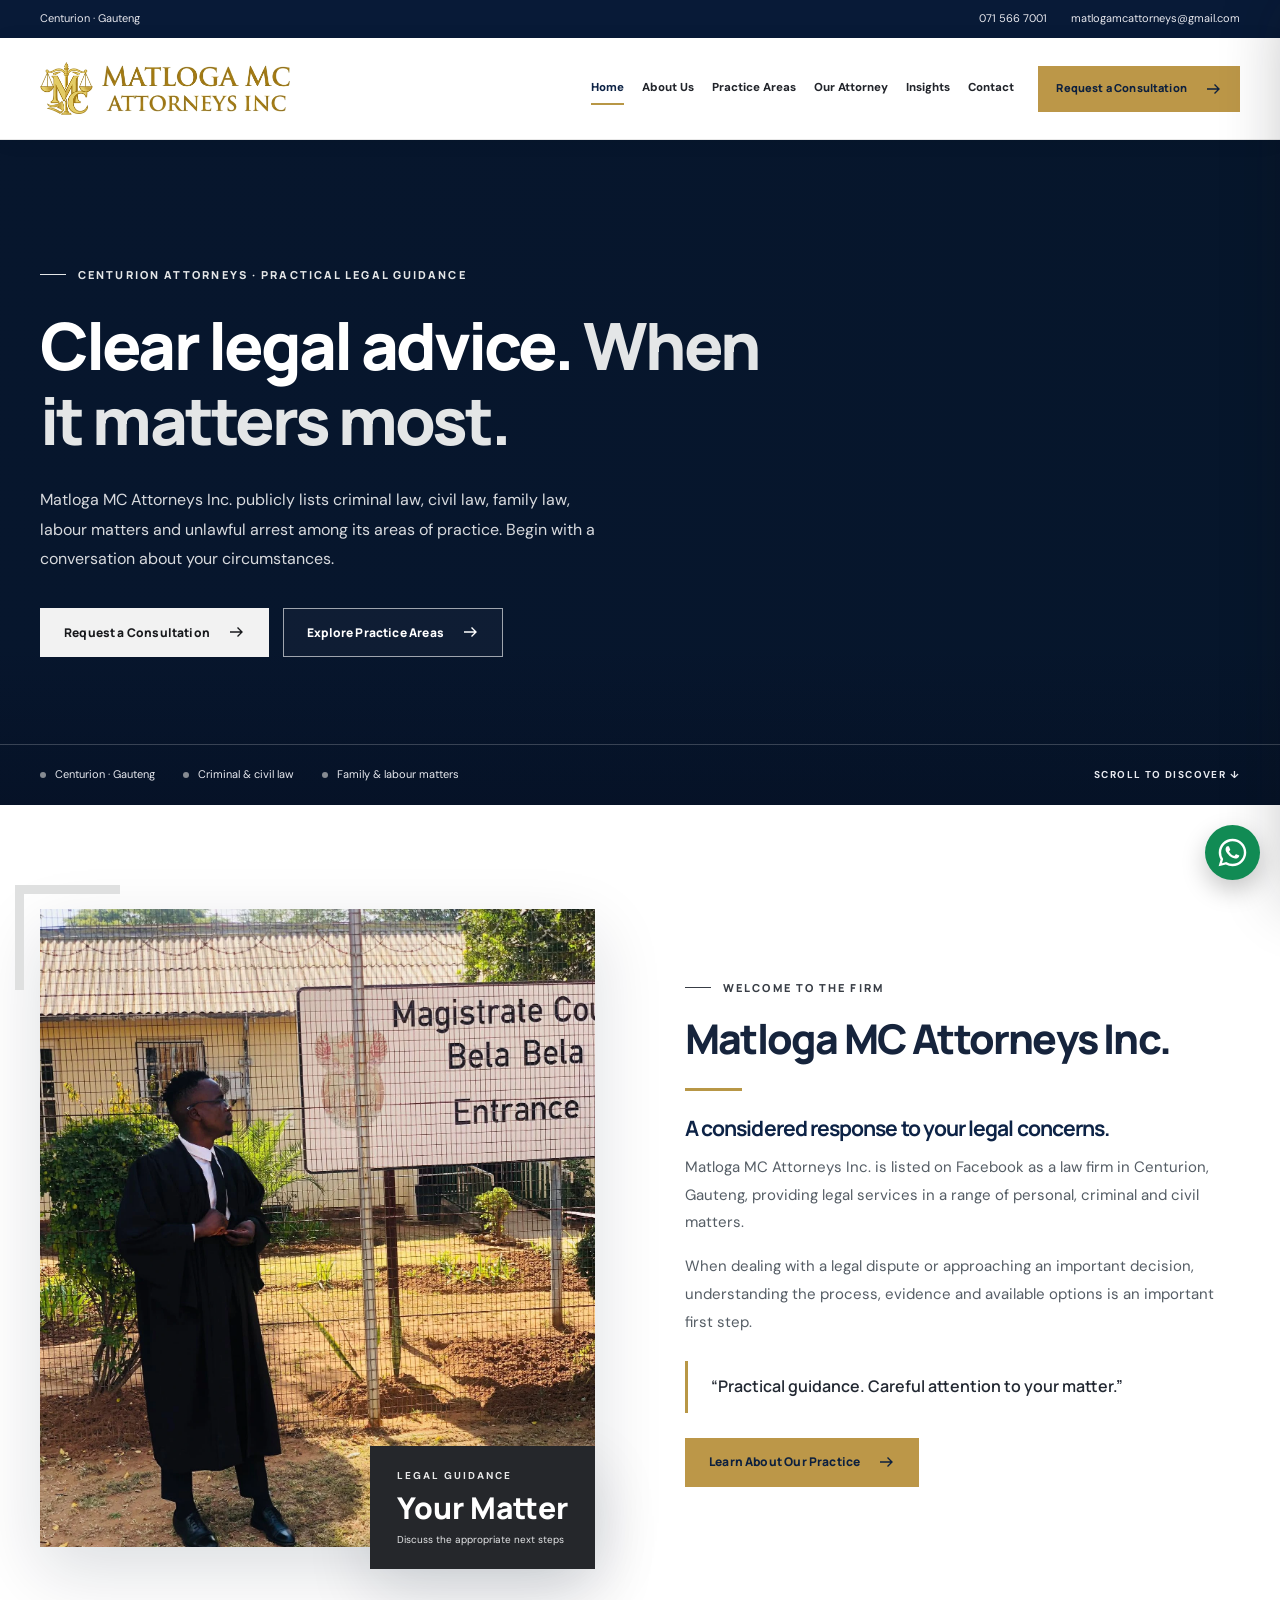
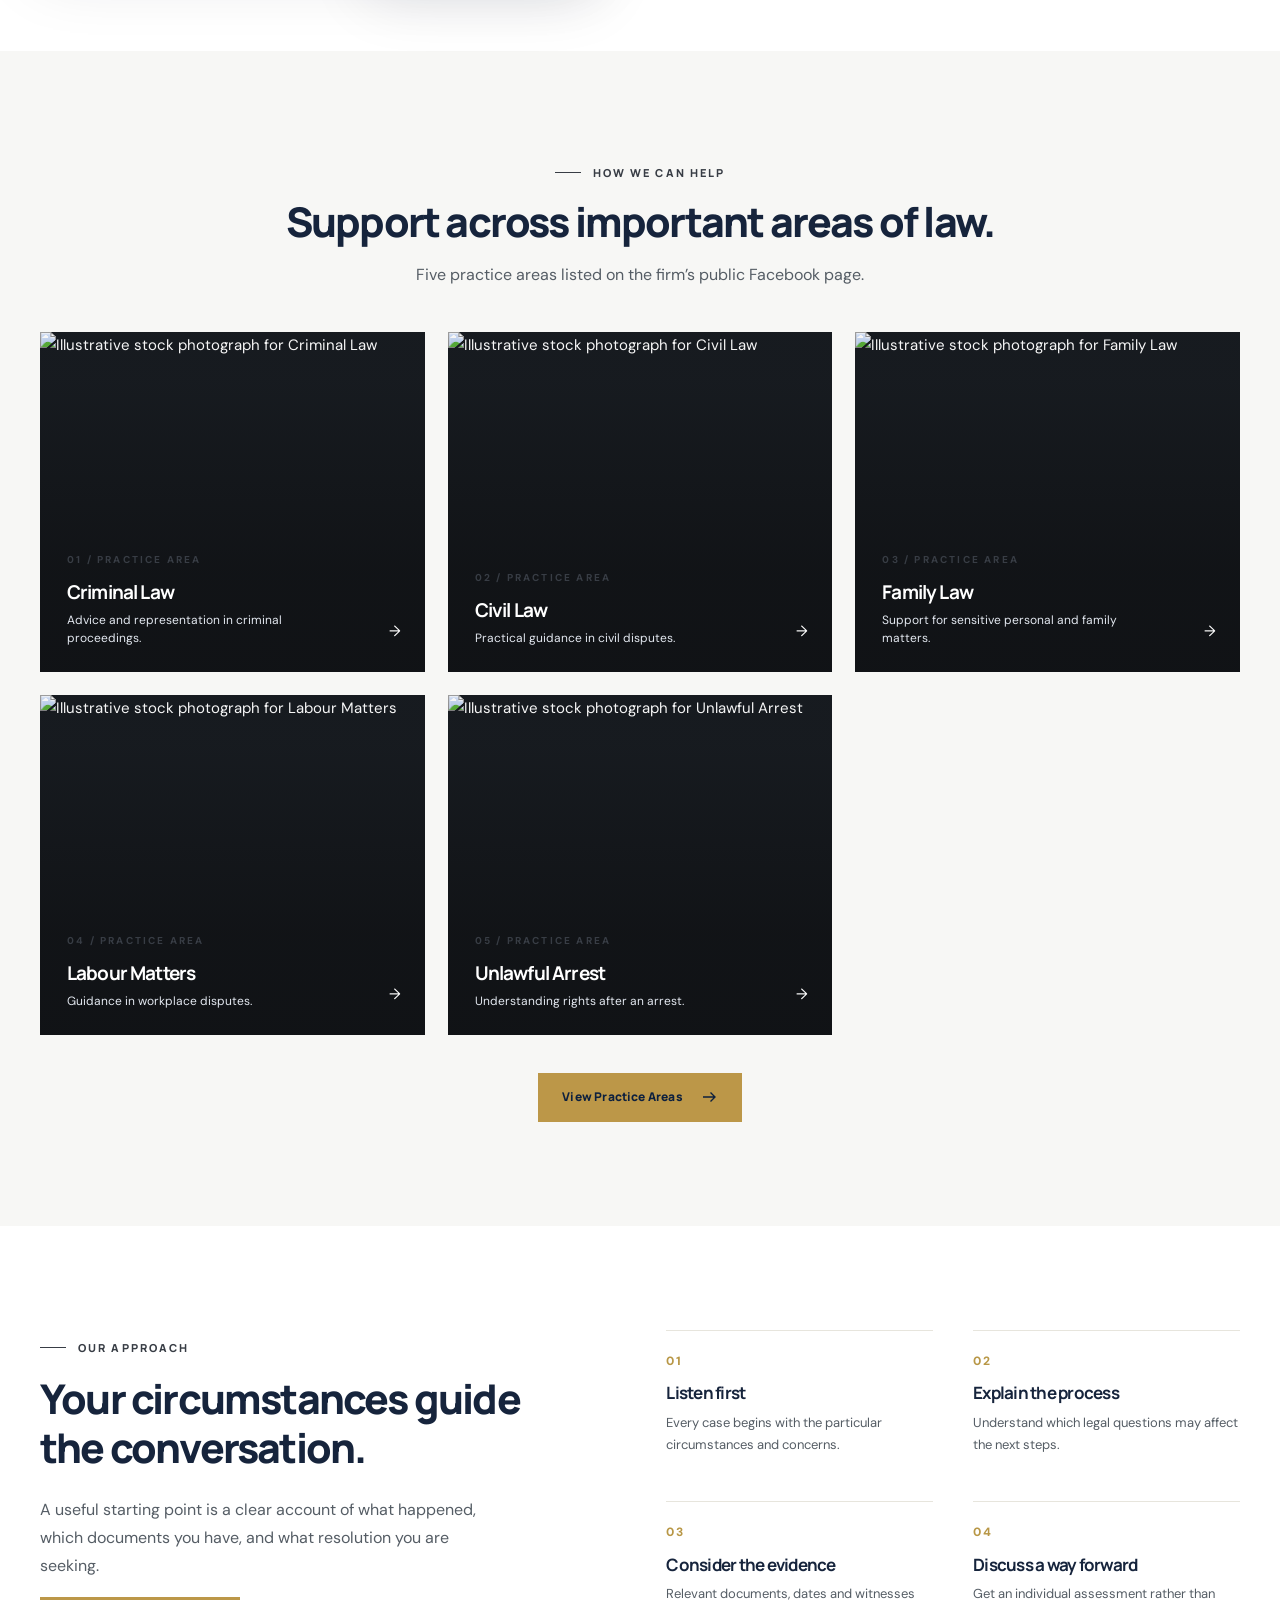
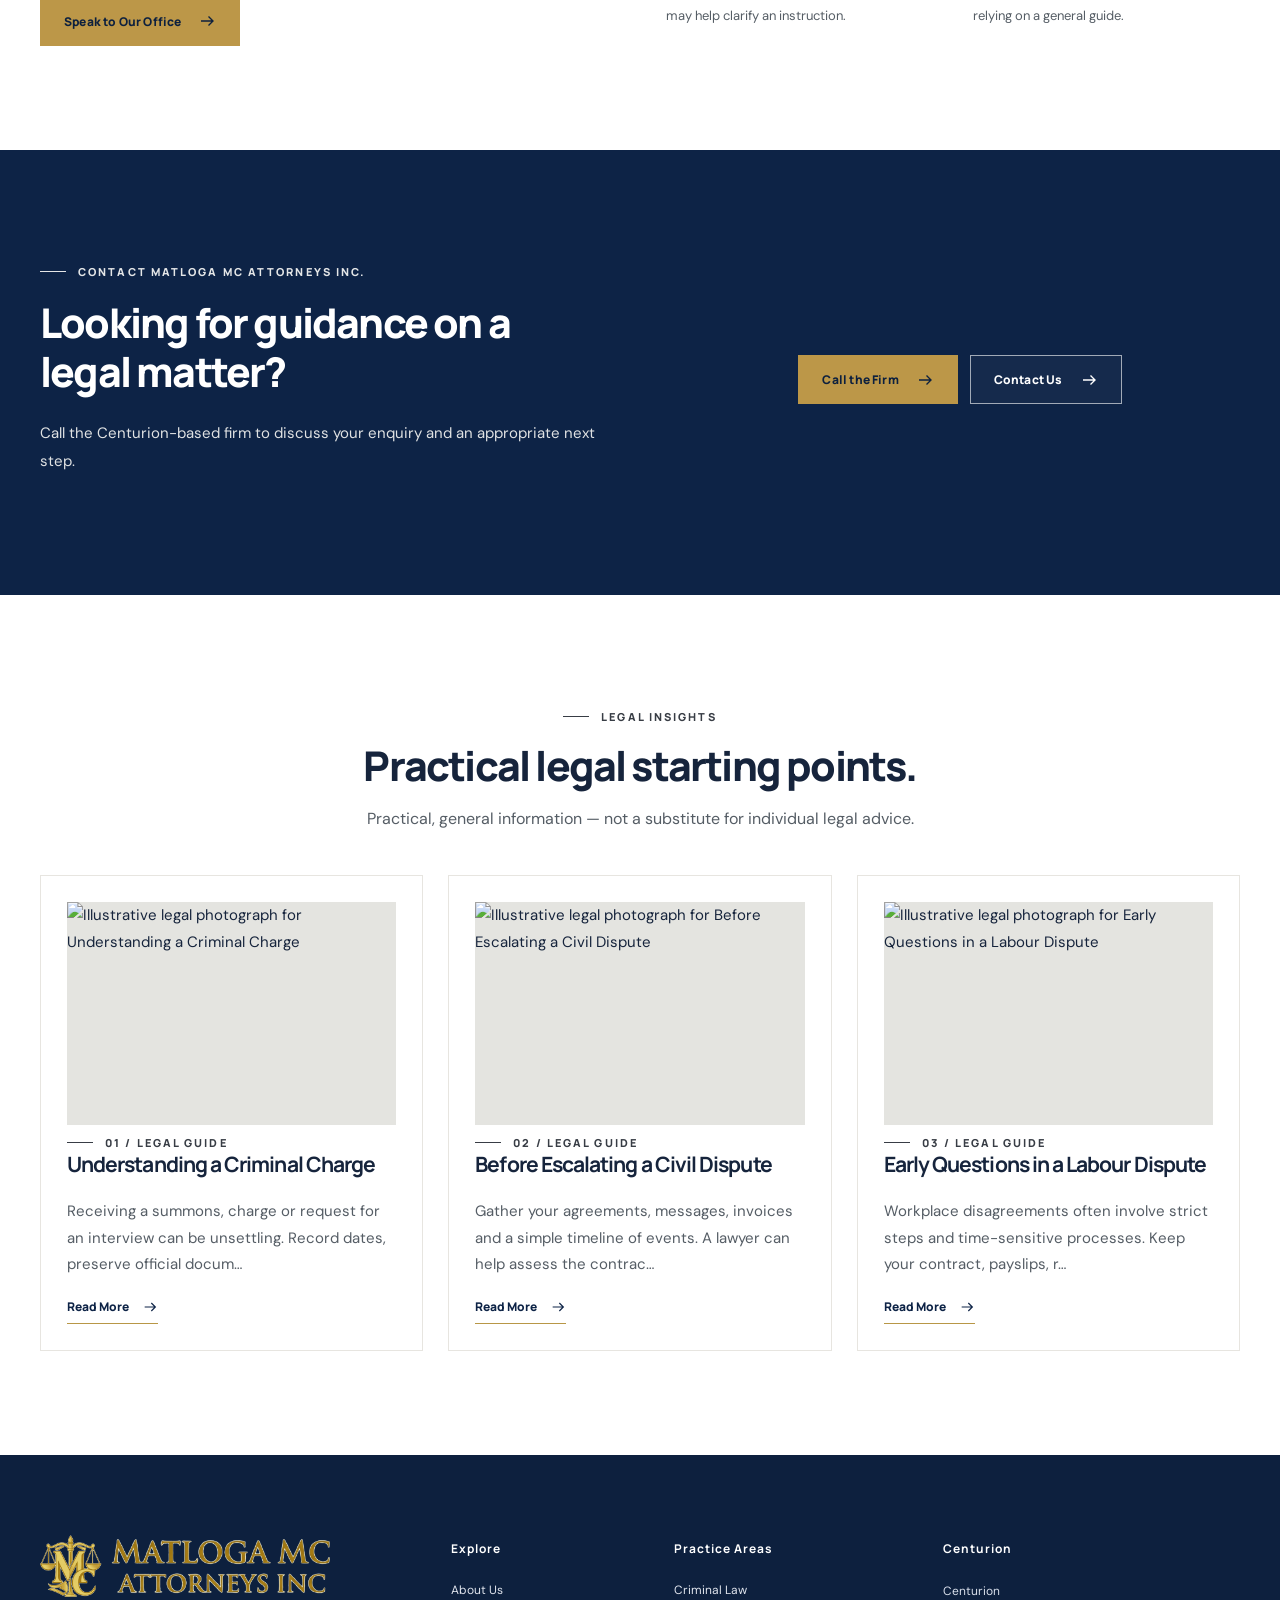
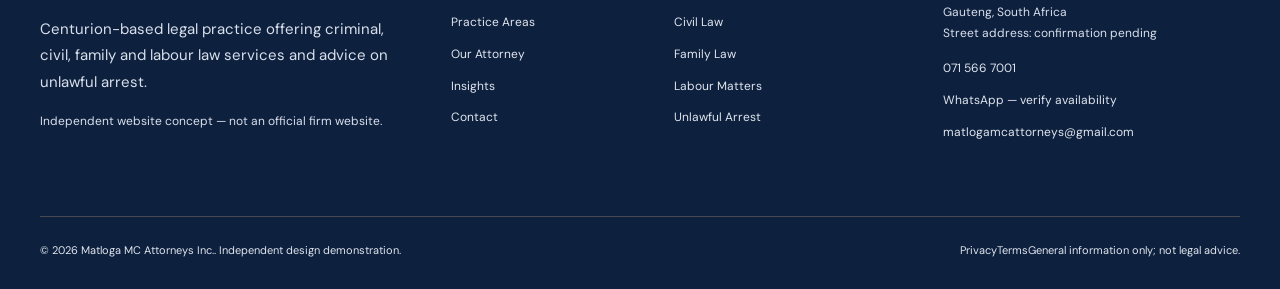
==== commit 993641cf: "Add official email to header, footer and contact form" ====
--- a/index.html
+++ b/index.html
@@ -1,8 +1,8 @@
 <!DOCTYPE html>
 
-<html lang="en-ZA"><head><meta charset="utf-8"/><meta content="width=device-width,initial-scale=1" name="viewport"/><meta content="#0b2042" name="theme-color"/><title>Matloga MC Attorneys Inc. | Criminal, Civil &amp; Family Law | Centurion</title><meta content="Matloga MC Attorneys Inc. in Centurion, Gauteng. Criminal law, civil law, family law, labour matters and unlawful arrest. Call 071 566 7001." name="description"/><meta content="noindex,nofollow,noarchive,max-image-preview:large" name="robots"/><meta content="Matloga MC Attorneys Inc. | Criminal, Civil &amp; Family Law | Centurion" property="og:title"/><meta content="Matloga MC Attorneys Inc. in Centurion, Gauteng. Criminal law, civil law, family law, labour matters and unlawful arrest. Call 071 566 7001." property="og:description"/><meta content="website" property="og:type"/><meta content="/assets/social-preview.jpg" property="og:image"/><meta content="summary_large_image" name="twitter:card"/><link href="/assets/favicon.png" rel="icon" type="image/png"/><link href="https://images.pexels.com" rel="preconnect"/><link href="https://fonts.googleapis.com" rel="preconnect"/><link crossorigin="" href="https://fonts.gstatic.com" rel="preconnect"/><link href="/assets/site.css" rel="stylesheet"/><script defer="" src="/assets/site.js"></script><script type="application/ld+json">{"@context": "https://schema.org", "@type": "LegalService", "name": "Matloga MC Attorneys Inc.", "telephone": "+27715667001", "address": {"@type": "PostalAddress", "addressLocality": "Centurion", "addressRegion": "Gauteng", "addressCountry": "ZA"}, "areaServed": "Centurion, Gauteng, South Africa", "knowsAbout": ["Criminal Law", "Civil Law", "Family Law", "Labour Matters", "Unlawful Arrest"], "sameAs": ["https://www.facebook.com/61589848811852/"]}</script><meta content="en_ZA" property="og:locale"/><meta content="Matloga MC Attorneys Inc." property="og:site_name"/><meta content="Matloga MC Attorneys Inc. | Criminal, Civil &amp; Family Law | Centurion" name="twitter:title"/><meta content="Matloga MC Attorneys Inc. in Centurion, Gauteng. Criminal law, civil law, family law, labour matters and unlawful arrest. Call 071 566 7001." name="twitter:description"/><meta content="/assets/social-preview.jpg" name="twitter:image"/></head><body><a class="skip-link" href="#main">Skip to content</a><div class="topbar"><div class="container topbar-inner"><span class="topbar-address">Centurion · Gauteng</span><div class="topbar-links"><a href="tel:+27715667001">071 566 7001</a><a href="https://www.facebook.com/61589848811852/" rel="noopener noreferrer" target="_blank">Facebook</a></div></div></div><header class="nav-shell"><div class="container nav-inner"><a aria-label="Matloga MC Attorneys Inc. home" class="brand" href="/"><img alt="Matloga MC Attorneys Inc. logo" height="75" src="/assets/logo-header.png" width="260"/></a><nav aria-label="Main navigation" class="nav-links"><a aria-current="page" class="nav-link active" href="/">Home</a><a class="nav-link" href="/about/">About Us</a><a class="nav-link" href="/practice-areas/">Practice Areas</a><a class="nav-link" href="/our-attorney/">Our Attorney</a><a class="nav-link" href="/insights/">Insights</a><a class="nav-link" href="/contact/">Contact</a></nav><a class="btn btn-gold nav-cta" href="/contact/">Request a Consultation <svg aria-hidden="true" fill="none" height="18" stroke="currentColor" stroke-width="1.8" viewbox="0 0 24 24" width="18" xmlns="http://www.w3.org/2000/svg"><path d="M4 12h16m-6-6 6 6-6 6"></path></svg></a><button aria-controls="mobile-panel" aria-expanded="false" aria-label="Open navigation" class="menu-open" data-mobile-open="" type="button">☰</button></div></header><div class="mobile-backdrop" id="mobile-backdrop"></div><nav aria-hidden="true" aria-label="Mobile navigation" class="mobile-panel" id="mobile-panel" inert=""><div class="mobile-head"><img alt="Matloga MC Attorneys Inc. logo" height="75" src="/assets/logo-header.png" width="260"/><button aria-label="Close navigation" data-mobile-close="" type="button">×</button></div><div class="mobile-links"><a href="/">Home</a><a href="/about/">About Us</a><a href="/practice-areas/">Practice Areas</a><a href="/our-attorney/">Our Attorney</a><a href="/insights/">Insights</a><a href="/contact/">Contact</a></div><a class="btn btn-gold mobile-cta" href="/contact/">Contact the Firm <svg aria-hidden="true" fill="none" height="18" stroke="currentColor" stroke-width="1.8" viewbox="0 0 24 24" width="18" xmlns="http://www.w3.org/2000/svg"><path d="M4 12h16m-6-6 6 6-6 6"></path></svg></a></nav><main id="main"><section class="hero" style="--hero-image:url('https://images.pexels.com/photos/5668508/pexels-photo-5668508.jpeg?auto=compress&amp;cs=tinysrgb&amp;w=1900')"><div class="container hero-inner"><div class="hero-copy"><span class="eyebrow eyebrow-light">CENTURION ATTORNEYS · PRACTICAL LEGAL GUIDANCE</span><h1>Clear legal advice. <em>When it matters most.</em></h1><p>Matloga MC Attorneys Inc. publicly lists criminal law, civil law, family law, labour matters and unlawful arrest among its areas of practice. Begin with a conversation about your circumstances.</p><div class="hero-actions"><a class="btn btn-gold" href="/contact/">Request a Consultation <svg aria-hidden="true" fill="none" height="18" stroke="currentColor" stroke-width="1.8" viewbox="0 0 24 24" width="18" xmlns="http://www.w3.org/2000/svg"><path d="M4 12h16m-6-6 6 6-6 6"></path></svg></a><a class="btn btn-outline" href="/practice-areas/">Explore Practice Areas <svg aria-hidden="true" fill="none" height="18" stroke="currentColor" stroke-width="1.8" viewbox="0 0 24 24" width="18" xmlns="http://www.w3.org/2000/svg"><path d="M4 12h16m-6-6 6 6-6 6"></path></svg></a></div></div></div><div class="hero-bottom"><div class="container hero-bottom-inner"><div class="hero-notes"><span>Centurion · Gauteng</span><span>Criminal &amp; civil law</span><span>Family &amp; labour matters</span></div><span class="scroll-cue">SCROLL TO DISCOVER ↓</span></div></div></section>
+<html lang="en-ZA"><head><meta charset="utf-8"/><meta content="width=device-width,initial-scale=1" name="viewport"/><meta content="#0b2042" name="theme-color"/><title>Matloga MC Attorneys Inc. | Criminal, Civil &amp; Family Law | Centurion</title><meta content="Matloga MC Attorneys Inc. in Centurion, Gauteng. Criminal law, civil law, family law, labour matters and unlawful arrest. Call 071 566 7001." name="description"/><meta content="noindex,nofollow,noarchive,max-image-preview:large" name="robots"/><meta content="Matloga MC Attorneys Inc. | Criminal, Civil &amp; Family Law | Centurion" property="og:title"/><meta content="Matloga MC Attorneys Inc. in Centurion, Gauteng. Criminal law, civil law, family law, labour matters and unlawful arrest. Call 071 566 7001." property="og:description"/><meta content="website" property="og:type"/><meta content="/assets/social-preview.jpg" property="og:image"/><meta content="summary_large_image" name="twitter:card"/><link href="/assets/favicon.png" rel="icon" type="image/png"/><link href="https://images.pexels.com" rel="preconnect"/><link href="https://fonts.googleapis.com" rel="preconnect"/><link crossorigin="" href="https://fonts.gstatic.com" rel="preconnect"/><link href="/assets/site.css" rel="stylesheet"/><script defer="" src="/assets/site.js"></script><script type="application/ld+json">{"@context":"https://schema.org","@type":"LegalService","name":"Matloga MC Attorneys Inc.","telephone":"+27715667001","address":{"@type":"PostalAddress","addressLocality":"Centurion","addressRegion":"Gauteng","addressCountry":"ZA"},"areaServed":"Centurion, Gauteng, South Africa","knowsAbout":["Criminal Law","Civil Law","Family Law","Labour Matters","Unlawful Arrest"],"sameAs":["https://www.facebook.com/61589848811852/"],"email":"matlogamcattorneys@gmail.com"}</script><meta content="en_ZA" property="og:locale"/><meta content="Matloga MC Attorneys Inc." property="og:site_name"/><meta content="Matloga MC Attorneys Inc. | Criminal, Civil &amp; Family Law | Centurion" name="twitter:title"/><meta content="Matloga MC Attorneys Inc. in Centurion, Gauteng. Criminal law, civil law, family law, labour matters and unlawful arrest. Call 071 566 7001." name="twitter:description"/><meta content="/assets/social-preview.jpg" name="twitter:image"/></head><body><a class="skip-link" href="#main">Skip to content</a><div class="topbar"><div class="container topbar-inner"><span class="topbar-address">Centurion · Gauteng</span><div class="topbar-links"><a href="tel:+27715667001">071 566 7001</a><a href="mailto:matlogamcattorneys@gmail.com">matlogamcattorneys@gmail.com</a></div></div></div><header class="nav-shell"><div class="container nav-inner"><a aria-label="Matloga MC Attorneys Inc. home" class="brand" href="/"><img alt="Matloga MC Attorneys Inc. logo" height="75" src="/assets/logo-header.png" width="260"/></a><nav aria-label="Main navigation" class="nav-links"><a aria-current="page" class="nav-link active" href="/">Home</a><a class="nav-link" href="/about/">About Us</a><a class="nav-link" href="/practice-areas/">Practice Areas</a><a class="nav-link" href="/our-attorney/">Our Attorney</a><a class="nav-link" href="/insights/">Insights</a><a class="nav-link" href="/contact/">Contact</a></nav><a class="btn btn-gold nav-cta" href="/contact/">Request a Consultation <svg aria-hidden="true" fill="none" height="18" stroke="currentColor" stroke-width="1.8" viewbox="0 0 24 24" width="18" xmlns="http://www.w3.org/2000/svg"><path d="M4 12h16m-6-6 6 6-6 6"></path></svg></a><button aria-controls="mobile-panel" aria-expanded="false" aria-label="Open navigation" class="menu-open" data-mobile-open="" type="button">☰</button></div></header><div class="mobile-backdrop" id="mobile-backdrop"></div><nav aria-hidden="true" aria-label="Mobile navigation" class="mobile-panel" id="mobile-panel" inert=""><div class="mobile-head"><img alt="Matloga MC Attorneys Inc. logo" height="75" src="/assets/logo-header.png" width="260"/><button aria-label="Close navigation" data-mobile-close="" type="button">×</button></div><div class="mobile-links"><a href="/">Home</a><a href="/about/">About Us</a><a href="/practice-areas/">Practice Areas</a><a href="/our-attorney/">Our Attorney</a><a href="/insights/">Insights</a><a href="/contact/">Contact</a></div><a class="btn btn-gold mobile-cta" href="/contact/">Contact the Firm <svg aria-hidden="true" fill="none" height="18" stroke="currentColor" stroke-width="1.8" viewbox="0 0 24 24" width="18" xmlns="http://www.w3.org/2000/svg"><path d="M4 12h16m-6-6 6 6-6 6"></path></svg></a></nav><main id="main"><section class="hero" style="--hero-image:url('https://images.pexels.com/photos/5668508/pexels-photo-5668508.jpeg?auto=compress&amp;cs=tinysrgb&amp;w=1900')"><div class="container hero-inner"><div class="hero-copy"><span class="eyebrow eyebrow-light">CENTURION ATTORNEYS · PRACTICAL LEGAL GUIDANCE</span><h1>Clear legal advice. <em>When it matters most.</em></h1><p>Matloga MC Attorneys Inc. publicly lists criminal law, civil law, family law, labour matters and unlawful arrest among its areas of practice. Begin with a conversation about your circumstances.</p><div class="hero-actions"><a class="btn btn-gold" href="/contact/">Request a Consultation <svg aria-hidden="true" fill="none" height="18" stroke="currentColor" stroke-width="1.8" viewbox="0 0 24 24" width="18" xmlns="http://www.w3.org/2000/svg"><path d="M4 12h16m-6-6 6 6-6 6"></path></svg></a><a class="btn btn-outline" href="/practice-areas/">Explore Practice Areas <svg aria-hidden="true" fill="none" height="18" stroke="currentColor" stroke-width="1.8" viewbox="0 0 24 24" width="18" xmlns="http://www.w3.org/2000/svg"><path d="M4 12h16m-6-6 6 6-6 6"></path></svg></a></div></div></div><div class="hero-bottom"><div class="container hero-bottom-inner"><div class="hero-notes"><span>Centurion · Gauteng</span><span>Criminal &amp; civil law</span><span>Family &amp; labour matters</span></div><span class="scroll-cue">SCROLL TO DISCOVER ↓</span></div></div></section>
 <section class="section"><div class="container intro-grid"><div class="intro-picture matloga-portrait-panel"><img alt="Client-supplied portrait of the attorney in legal robes outside the Bela-Bela Magistrate Court" decoding="async" height="2048" loading="lazy" src="/assets/portrait-home.webp" width="1536"/><div class="picture-stamp"><small>LEGAL GUIDANCE</small><strong>Your Matter</strong><span>Discuss the appropriate next steps</span></div></div><div class="intro-copy"><span class="eyebrow">WELCOME TO THE FIRM</span><h2>Matloga MC Attorneys Inc.</h2><div class="accent-line"></div><h3>A considered response to your legal concerns.</h3><p>Matloga MC Attorneys Inc. is listed on Facebook as a law firm in Centurion, Gauteng, providing legal services in a range of personal, criminal and civil matters.</p><p>When dealing with a legal dispute or approaching an important decision, understanding the process, evidence and available options is an important first step.</p><blockquote>“Practical guidance. Careful attention to your matter.”</blockquote><a class="btn btn-gold" href="/about/">Learn About Our Practice <svg aria-hidden="true" fill="none" height="18" stroke="currentColor" stroke-width="1.8" viewbox="0 0 24 24" width="18" xmlns="http://www.w3.org/2000/svg"><path d="M4 12h16m-6-6 6 6-6 6"></path></svg></a></div></div></section>
 <section class="section cream"><div class="container"><div class="section-heading centered"><span class="eyebrow">HOW WE CAN HELP</span><h2>Support across important areas of law.</h2><p>Five practice areas listed on the firm’s public Facebook page.</p></div><div class="practice-grid"><a class="practice-card" href="/practice-areas/#criminal"><img alt="Illustrative stock photograph for Criminal Law" decoding="async" height="800" loading="lazy" src="https://images.pexels.com/photos/7875843/pexels-photo-7875843.jpeg?auto=compress&amp;cs=tinysrgb&amp;w=1200" width="1200"/><div class="practice-shade"></div><div class="practice-card-text"><span class="card-number">01 / PRACTICE AREA</span><h3>Criminal Law</h3><p>Advice and representation in criminal proceedings.</p></div><span aria-hidden="true" class="card-arrow">→</span></a><a class="practice-card" href="/practice-areas/#civil"><img alt="Illustrative stock photograph for Civil Law" decoding="async" height="800" loading="lazy" src="https://images.pexels.com/photos/6077355/pexels-photo-6077355.jpeg?auto=compress&amp;cs=tinysrgb&amp;w=1200" width="1200"/><div class="practice-shade"></div><div class="practice-card-text"><span class="card-number">02 / PRACTICE AREA</span><h3>Civil Law</h3><p>Practical guidance in civil disputes.</p></div><span aria-hidden="true" class="card-arrow">→</span></a><a class="practice-card" href="/practice-areas/#family"><img alt="Illustrative stock photograph for Family Law" decoding="async" height="800" loading="lazy" src="https://images.pexels.com/photos/6077859/pexels-photo-6077859.jpeg?auto=compress&amp;cs=tinysrgb&amp;w=1200" width="1200"/><div class="practice-shade"></div><div class="practice-card-text"><span class="card-number">03 / PRACTICE AREA</span><h3>Family Law</h3><p>Support for sensitive personal and family matters.</p></div><span aria-hidden="true" class="card-arrow">→</span></a><a class="practice-card" href="/practice-areas/#labour"><img alt="Illustrative stock photograph for Labour Matters" decoding="async" height="800" loading="lazy" src="https://images.pexels.com/photos/8276198/pexels-photo-8276198.jpeg?auto=compress&amp;cs=tinysrgb&amp;w=1200" width="1200"/><div class="practice-shade"></div><div class="practice-card-text"><span class="card-number">04 / PRACTICE AREA</span><h3>Labour Matters</h3><p>Guidance in workplace disputes.</p></div><span aria-hidden="true" class="card-arrow">→</span></a><a class="practice-card" href="/practice-areas/#arrest"><img alt="Illustrative stock photograph for Unlawful Arrest" decoding="async" height="800" loading="lazy" src="https://images.pexels.com/photos/7841489/pexels-photo-7841489.jpeg?auto=compress&amp;cs=tinysrgb&amp;w=1200" width="1200"/><div class="practice-shade"></div><div class="practice-card-text"><span class="card-number">05 / PRACTICE AREA</span><h3>Unlawful Arrest</h3><p>Understanding rights after an arrest.</p></div><span aria-hidden="true" class="card-arrow">→</span></a></div><div class="section-action centered"><a class="btn btn-gold" href="/practice-areas/">View Practice Areas <svg aria-hidden="true" fill="none" height="18" stroke="currentColor" stroke-width="1.8" viewbox="0 0 24 24" width="18" xmlns="http://www.w3.org/2000/svg"><path d="M4 12h16m-6-6 6 6-6 6"></path></svg></a></div></div></section>
 <section class="section purpose-section"><div class="container purpose-grid"><div><span class="eyebrow">OUR APPROACH</span><h2>Your circumstances guide the conversation.</h2><p>A useful starting point is a clear account of what happened, which documents you have, and what resolution you are seeking.</p><a class="btn btn-gold" href="/contact/">Speak to Our Office <svg aria-hidden="true" fill="none" height="18" stroke="currentColor" stroke-width="1.8" viewbox="0 0 24 24" width="18" xmlns="http://www.w3.org/2000/svg"><path d="M4 12h16m-6-6 6 6-6 6"></path></svg></a></div><div class="value-grid"><div><span>01</span><h3>Listen first</h3><p>Every case begins with the particular circumstances and concerns.</p></div><div><span>02</span><h3>Explain the process</h3><p>Understand which legal questions may affect the next steps.</p></div><div><span>03</span><h3>Consider the evidence</h3><p>Relevant documents, dates and witnesses may help clarify an instruction.</p></div><div><span>04</span><h3>Discuss a way forward</h3><p>Get an individual assessment rather than relying on a general guide.</p></div></div></div></section>
 <section class="section section-navy"><div class="container two-column"><div><span class="eyebrow eyebrow-light">CONTACT MATLOGA MC ATTORNEYS INC.</span><h2>Looking for guidance on a legal matter?</h2><p style="color:#e0e2e3">Call the Centurion-based firm to discuss your enquiry and an appropriate next step.</p></div><div class="centered"><a class="btn btn-gold" href="tel:+27715667001">Call the Firm <svg aria-hidden="true" fill="none" height="18" stroke="currentColor" stroke-width="1.8" viewbox="0 0 24 24" width="18" xmlns="http://www.w3.org/2000/svg"><path d="M4 12h16m-6-6 6 6-6 6"></path></svg></a>   <a class="btn btn-outline" href="/contact/">Contact Us <svg aria-hidden="true" fill="none" height="18" stroke="currentColor" stroke-width="1.8" viewbox="0 0 24 24" width="18" xmlns="http://www.w3.org/2000/svg"><path d="M4 12h16m-6-6 6 6-6 6"></path></svg></a></div></div></section>
-<section class="section"><div class="container"><div class="section-heading centered"><span class="eyebrow">LEGAL INSIGHTS</span><h2>Practical legal starting points.</h2><p>Practical, general information — not a substitute for individual legal advice.</p></div><div class="insight-grid"><article class="insight-card"><a class="insight-image" href="/insights/#criminal-process"><img alt="Illustrative legal photograph for Understanding a Criminal Charge" decoding="async" height="800" loading="lazy" src="https://images.pexels.com/photos/8731032/pexels-photo-8731032.jpeg?auto=compress&amp;cs=tinysrgb&amp;w=1200" width="1200"/></a><span class="eyebrow">01 / LEGAL GUIDE</span><h3>Understanding a Criminal Charge</h3><p>Receiving a summons, charge or request for an interview can be unsettling. Record dates, preserve official docum…</p><a class="text-link" href="/insights/#criminal-process">Read More <svg aria-hidden="true" fill="none" height="18" stroke="currentColor" stroke-width="1.8" viewbox="0 0 24 24" width="18" xmlns="http://www.w3.org/2000/svg"><path d="M4 12h16m-6-6 6 6-6 6"></path></svg></a></article><article class="insight-card"><a class="insight-image" href="/insights/#civil-dispute"><img alt="Illustrative legal photograph for Before Escalating a Civil Dispute" decoding="async" height="800" loading="lazy" src="https://images.pexels.com/photos/7841810/pexels-photo-7841810.jpeg?auto=compress&amp;cs=tinysrgb&amp;w=1200" width="1200"/></a><span class="eyebrow">02 / LEGAL GUIDE</span><h3>Before Escalating a Civil Dispute</h3><p>Gather your agreements, messages, invoices and a simple timeline of events. A lawyer can help assess the contrac…</p><a class="text-link" href="/insights/#civil-dispute">Read More <svg aria-hidden="true" fill="none" height="18" stroke="currentColor" stroke-width="1.8" viewbox="0 0 24 24" width="18" xmlns="http://www.w3.org/2000/svg"><path d="M4 12h16m-6-6 6 6-6 6"></path></svg></a></article><article class="insight-card"><a class="insight-image" href="/insights/#labour-questions"><img alt="Illustrative legal photograph for Early Questions in a Labour Dispute" decoding="async" height="800" loading="lazy" src="https://images.pexels.com/photos/4427629/pexels-photo-4427629.jpeg?auto=compress&amp;cs=tinysrgb&amp;w=1200" width="1200"/></a><span class="eyebrow">03 / LEGAL GUIDE</span><h3>Early Questions in a Labour Dispute</h3><p>Workplace disagreements often involve strict steps and time-sensitive processes. Keep your contract, payslips, r…</p><a class="text-link" href="/insights/#labour-questions">Read More <svg aria-hidden="true" fill="none" height="18" stroke="currentColor" stroke-width="1.8" viewbox="0 0 24 24" width="18" xmlns="http://www.w3.org/2000/svg"><path d="M4 12h16m-6-6 6 6-6 6"></path></svg></a></article></div></div></section></main><footer class="site-footer"><div class="container"><div class="footer-grid"><div><a aria-label="Matloga MC Attorneys Inc. home" class="footer-logo" href="/"><img alt="Matloga MC Attorneys Inc. logo on transparent background" height="88" loading="eager" src="/assets/logo-footer-transparent.png" width="300"/></a><p>Centurion-based legal practice offering criminal, civil, family and labour law services and advice on unlawful arrest.</p><p class="demo-note">Independent website concept — not an official firm website.</p></div><div><h3>Explore</h3><div class="footer-links"><a href="/about/">About Us</a><a href="/practice-areas/">Practice Areas</a><a href="/our-attorney/">Our Attorney</a><a href="/insights/">Insights</a><a href="/contact/">Contact</a></div></div><div><h3>Practice Areas</h3><div class="footer-links"><a href="/practice-areas/#criminal">Criminal Law</a><a href="/practice-areas/#civil">Civil Law</a><a href="/practice-areas/#family">Family Law</a><a href="/practice-areas/#labour">Labour Matters</a><a href="/practice-areas/#arrest">Unlawful Arrest</a></div></div><div class="footer-location"><h3>Centurion</h3><address>Centurion<br/>Gauteng, South Africa<br/>Street address: confirmation pending</address><div class="footer-links" style="margin-top:15px"><a href="tel:+27715667001">071 566 7001</a><a href="https://wa.me/27715667001" rel="noopener noreferrer" target="_blank">WhatsApp — verify availability</a><a href="https://www.facebook.com/61589848811852/" rel="noopener noreferrer" target="_blank">Facebook · Matloga MC Attorneys Inc.</a></div></div></div><div class="footer-bottom"><span>© 2026 Matloga MC Attorneys Inc.. Independent design demonstration.</span><span class="footer-legal"><a href="/privacy/">Privacy</a><a href="/terms/">Terms</a><span>General information only; not legal advice.</span></span></div></div></footer><a aria-label="Open WhatsApp enquiry to the published contact number (WhatsApp availability unverified)" class="floating-whatsapp" href="https://wa.me/27715667001?text=Hello%20Matloga%20MC%20Attorneys%20Inc.%2C%20I%20would%20like%20to%20enquire%20about%20legal%20services." rel="noopener noreferrer" target="_blank" title="Open WhatsApp enquiry — number not independently confirmed on WhatsApp"><svg aria-hidden="true" viewbox="0 0 32 32" xmlns="http://www.w3.org/2000/svg"><path d="M16 .8C7.61.8.8 7.59.8 15.98c0 2.69.7 5.31 2.03 7.62L.7 31.3l7.91-2.08a15.15 15.15 0 0 0 7.37 1.88h.01c8.38 0 15.2-6.82 15.2-15.2 0-4.06-1.58-7.88-4.46-10.76A15.07 15.07 0 0 0 16 .8Zm0 27.73a12.54 12.54 0 0 1-6.39-1.75l-.46-.27-4.7 1.23 1.25-4.58-.3-.47a12.5 12.5 0 0 1-1.93-6.7C3.47 9.08 9.08 3.47 16 3.47a12.45 12.45 0 0 1 8.87 3.68 12.48 12.48 0 0 1 3.67 8.86c0 6.91-5.62 12.52-12.54 12.52Zm6.88-9.38c-.38-.19-2.23-1.1-2.58-1.23-.34-.13-.59-.19-.84.19s-.96 1.23-1.18 1.49-.44.29-.82.1a10.32 10.32 0 0 1-3.04-1.88 11.39 11.39 0 0 1-2.1-2.61c-.22-.38-.02-.58.16-.77.17-.17.38-.44.57-.66s.25-.38.38-.63.06-.47-.03-.66c-.1-.19-.85-2.04-1.16-2.8-.3-.74-.61-.64-.84-.65l-.71-.01c-.25 0-.66.1-1.01.47-.34.38-1.32 1.29-1.32 3.13s1.35 3.62 1.53 3.87a14.37 14.37 0 0 0 5.51 4.89c1.03.45 1.84.72 2.48.93 1.04.33 1.98.29 2.72.18.83-.13 2.23-.91 2.55-1.79.31-.88.31-1.64.22-1.8-.09-.16-.34-.25-.72-.44Z" fill="currentColor"></path></svg><span aria-hidden="true" class="whatsapp-tooltip">WhatsApp Us</span></a><button aria-label="Back to top" class="scroll-top" title="Back to top" type="button">↑</button></body></html>+<section class="section"><div class="container"><div class="section-heading centered"><span class="eyebrow">LEGAL INSIGHTS</span><h2>Practical legal starting points.</h2><p>Practical, general information — not a substitute for individual legal advice.</p></div><div class="insight-grid"><article class="insight-card"><a class="insight-image" href="/insights/#criminal-process"><img alt="Illustrative legal photograph for Understanding a Criminal Charge" decoding="async" height="800" loading="lazy" src="https://images.pexels.com/photos/8731032/pexels-photo-8731032.jpeg?auto=compress&amp;cs=tinysrgb&amp;w=1200" width="1200"/></a><span class="eyebrow">01 / LEGAL GUIDE</span><h3>Understanding a Criminal Charge</h3><p>Receiving a summons, charge or request for an interview can be unsettling. Record dates, preserve official docum…</p><a class="text-link" href="/insights/#criminal-process">Read More <svg aria-hidden="true" fill="none" height="18" stroke="currentColor" stroke-width="1.8" viewbox="0 0 24 24" width="18" xmlns="http://www.w3.org/2000/svg"><path d="M4 12h16m-6-6 6 6-6 6"></path></svg></a></article><article class="insight-card"><a class="insight-image" href="/insights/#civil-dispute"><img alt="Illustrative legal photograph for Before Escalating a Civil Dispute" decoding="async" height="800" loading="lazy" src="https://images.pexels.com/photos/7841810/pexels-photo-7841810.jpeg?auto=compress&amp;cs=tinysrgb&amp;w=1200" width="1200"/></a><span class="eyebrow">02 / LEGAL GUIDE</span><h3>Before Escalating a Civil Dispute</h3><p>Gather your agreements, messages, invoices and a simple timeline of events. A lawyer can help assess the contrac…</p><a class="text-link" href="/insights/#civil-dispute">Read More <svg aria-hidden="true" fill="none" height="18" stroke="currentColor" stroke-width="1.8" viewbox="0 0 24 24" width="18" xmlns="http://www.w3.org/2000/svg"><path d="M4 12h16m-6-6 6 6-6 6"></path></svg></a></article><article class="insight-card"><a class="insight-image" href="/insights/#labour-questions"><img alt="Illustrative legal photograph for Early Questions in a Labour Dispute" decoding="async" height="800" loading="lazy" src="https://images.pexels.com/photos/4427629/pexels-photo-4427629.jpeg?auto=compress&amp;cs=tinysrgb&amp;w=1200" width="1200"/></a><span class="eyebrow">03 / LEGAL GUIDE</span><h3>Early Questions in a Labour Dispute</h3><p>Workplace disagreements often involve strict steps and time-sensitive processes. Keep your contract, payslips, r…</p><a class="text-link" href="/insights/#labour-questions">Read More <svg aria-hidden="true" fill="none" height="18" stroke="currentColor" stroke-width="1.8" viewbox="0 0 24 24" width="18" xmlns="http://www.w3.org/2000/svg"><path d="M4 12h16m-6-6 6 6-6 6"></path></svg></a></article></div></div></section></main><footer class="site-footer"><div class="container"><div class="footer-grid"><div><a aria-label="Matloga MC Attorneys Inc. home" class="footer-logo" href="/"><img alt="Matloga MC Attorneys Inc. logo on transparent background" height="88" loading="eager" src="/assets/logo-footer-transparent.png" width="300"/></a><p>Centurion-based legal practice offering criminal, civil, family and labour law services and advice on unlawful arrest.</p><p class="demo-note">Independent website concept — not an official firm website.</p></div><div><h3>Explore</h3><div class="footer-links"><a href="/about/">About Us</a><a href="/practice-areas/">Practice Areas</a><a href="/our-attorney/">Our Attorney</a><a href="/insights/">Insights</a><a href="/contact/">Contact</a></div></div><div><h3>Practice Areas</h3><div class="footer-links"><a href="/practice-areas/#criminal">Criminal Law</a><a href="/practice-areas/#civil">Civil Law</a><a href="/practice-areas/#family">Family Law</a><a href="/practice-areas/#labour">Labour Matters</a><a href="/practice-areas/#arrest">Unlawful Arrest</a></div></div><div class="footer-location"><h3>Centurion</h3><address>Centurion<br/>Gauteng, South Africa<br/>Street address: confirmation pending</address><div class="footer-links" style="margin-top:15px"><a href="tel:+27715667001">071 566 7001</a><a href="https://wa.me/27715667001" rel="noopener noreferrer" target="_blank">WhatsApp — verify availability</a><a href="mailto:matlogamcattorneys@gmail.com">matlogamcattorneys@gmail.com</a></div></div></div><div class="footer-bottom"><span>© 2026 Matloga MC Attorneys Inc.. Independent design demonstration.</span><span class="footer-legal"><a href="/privacy/">Privacy</a><a href="/terms/">Terms</a><span>General information only; not legal advice.</span></span></div></div></footer><a aria-label="Open WhatsApp enquiry to the published contact number (WhatsApp availability unverified)" class="floating-whatsapp" href="https://wa.me/27715667001?text=Hello%20Matloga%20MC%20Attorneys%20Inc.%2C%20I%20would%20like%20to%20enquire%20about%20legal%20services." rel="noopener noreferrer" target="_blank" title="Open WhatsApp enquiry — number not independently confirmed on WhatsApp"><svg aria-hidden="true" viewbox="0 0 32 32" xmlns="http://www.w3.org/2000/svg"><path d="M16 .8C7.61.8.8 7.59.8 15.98c0 2.69.7 5.31 2.03 7.62L.7 31.3l7.91-2.08a15.15 15.15 0 0 0 7.37 1.88h.01c8.38 0 15.2-6.82 15.2-15.2 0-4.06-1.58-7.88-4.46-10.76A15.07 15.07 0 0 0 16 .8Zm0 27.73a12.54 12.54 0 0 1-6.39-1.75l-.46-.27-4.7 1.23 1.25-4.58-.3-.47a12.5 12.5 0 0 1-1.93-6.7C3.47 9.08 9.08 3.47 16 3.47a12.45 12.45 0 0 1 8.87 3.68 12.48 12.48 0 0 1 3.67 8.86c0 6.91-5.62 12.52-12.54 12.52Zm6.88-9.38c-.38-.19-2.23-1.1-2.58-1.23-.34-.13-.59-.19-.84.19s-.96 1.23-1.18 1.49-.44.29-.82.1a10.32 10.32 0 0 1-3.04-1.88 11.39 11.39 0 0 1-2.1-2.61c-.22-.38-.02-.58.16-.77.17-.17.38-.44.57-.66s.25-.38.38-.63.06-.47-.03-.66c-.1-.19-.85-2.04-1.16-2.8-.3-.74-.61-.64-.84-.65l-.71-.01c-.25 0-.66.1-1.01.47-.34.38-1.32 1.29-1.32 3.13s1.35 3.62 1.53 3.87a14.37 14.37 0 0 0 5.51 4.89c1.03.45 1.84.72 2.48.93 1.04.33 1.98.29 2.72.18.83-.13 2.23-.91 2.55-1.79.31-.88.31-1.64.22-1.8-.09-.16-.34-.25-.72-.44Z" fill="currentColor"></path></svg><span aria-hidden="true" class="whatsapp-tooltip">WhatsApp Us</span></a><button aria-label="Back to top" class="scroll-top" title="Back to top" type="button">↑</button></body></html>
